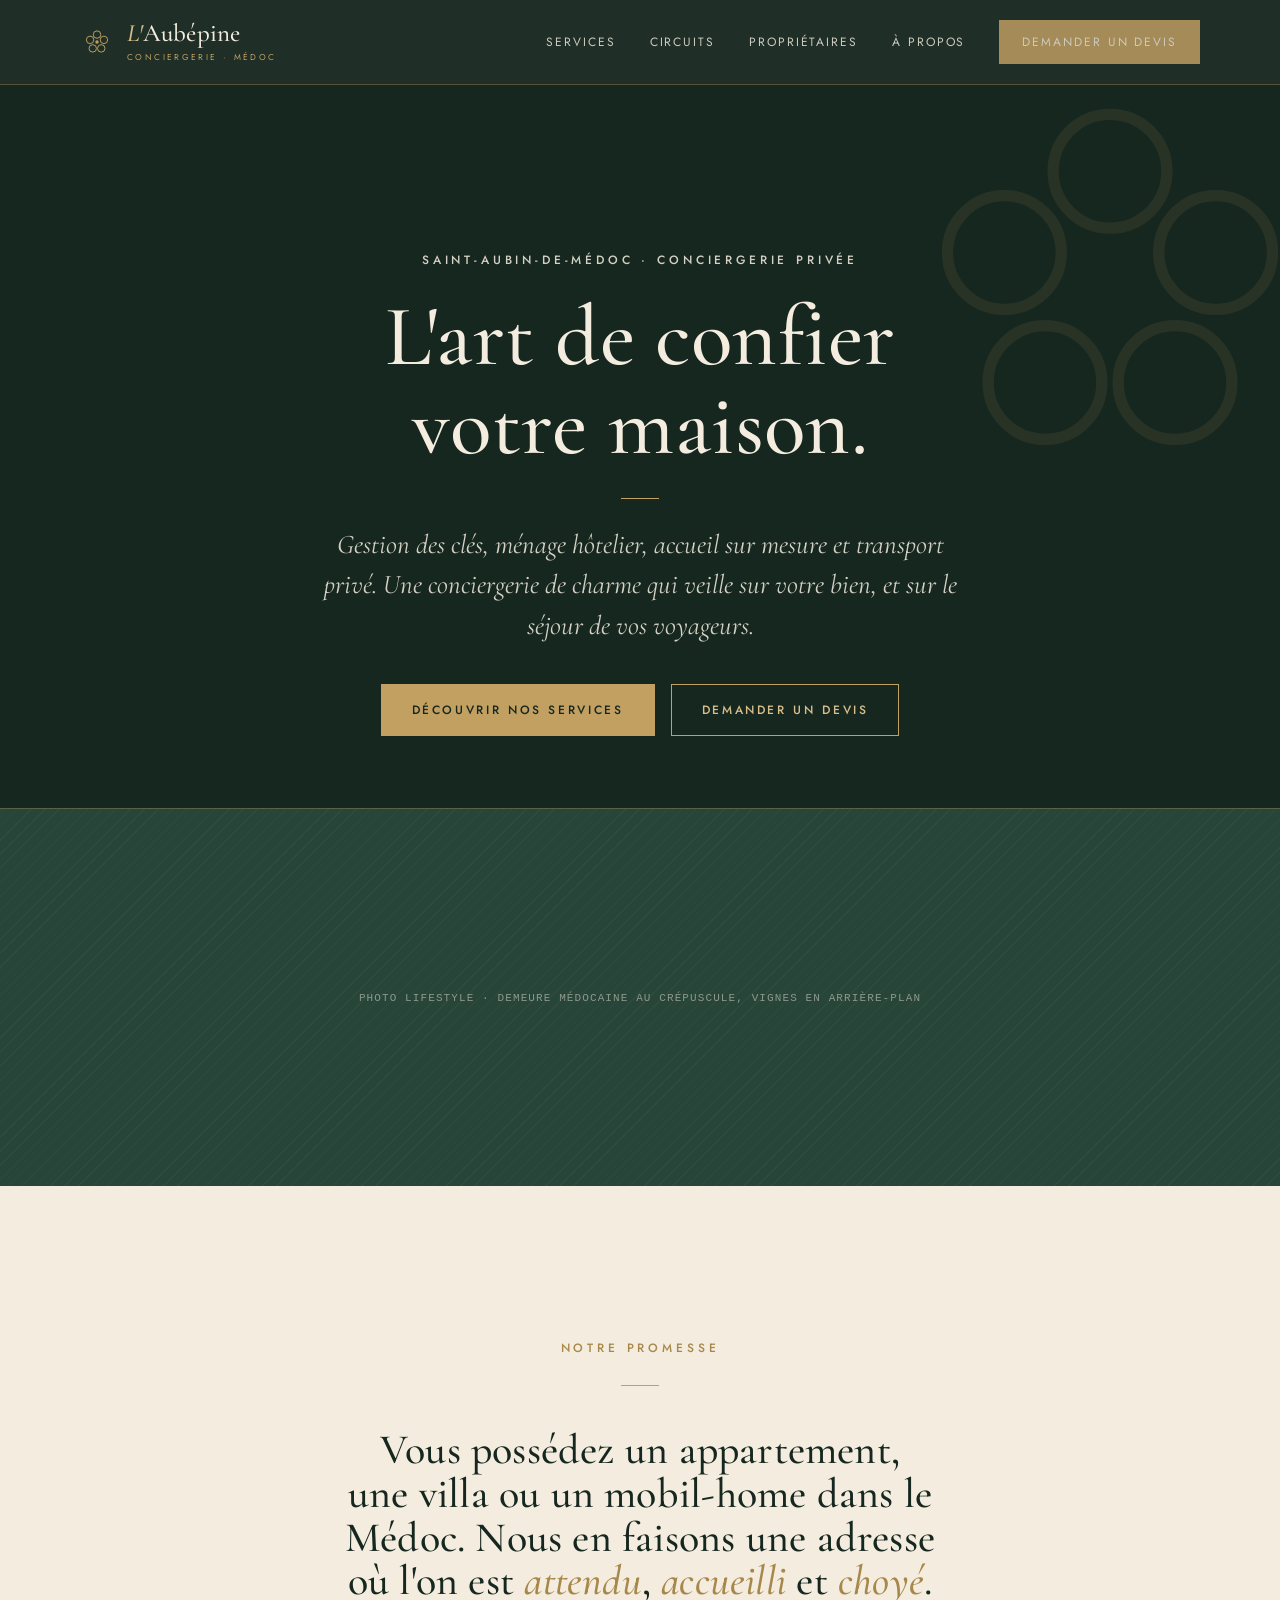
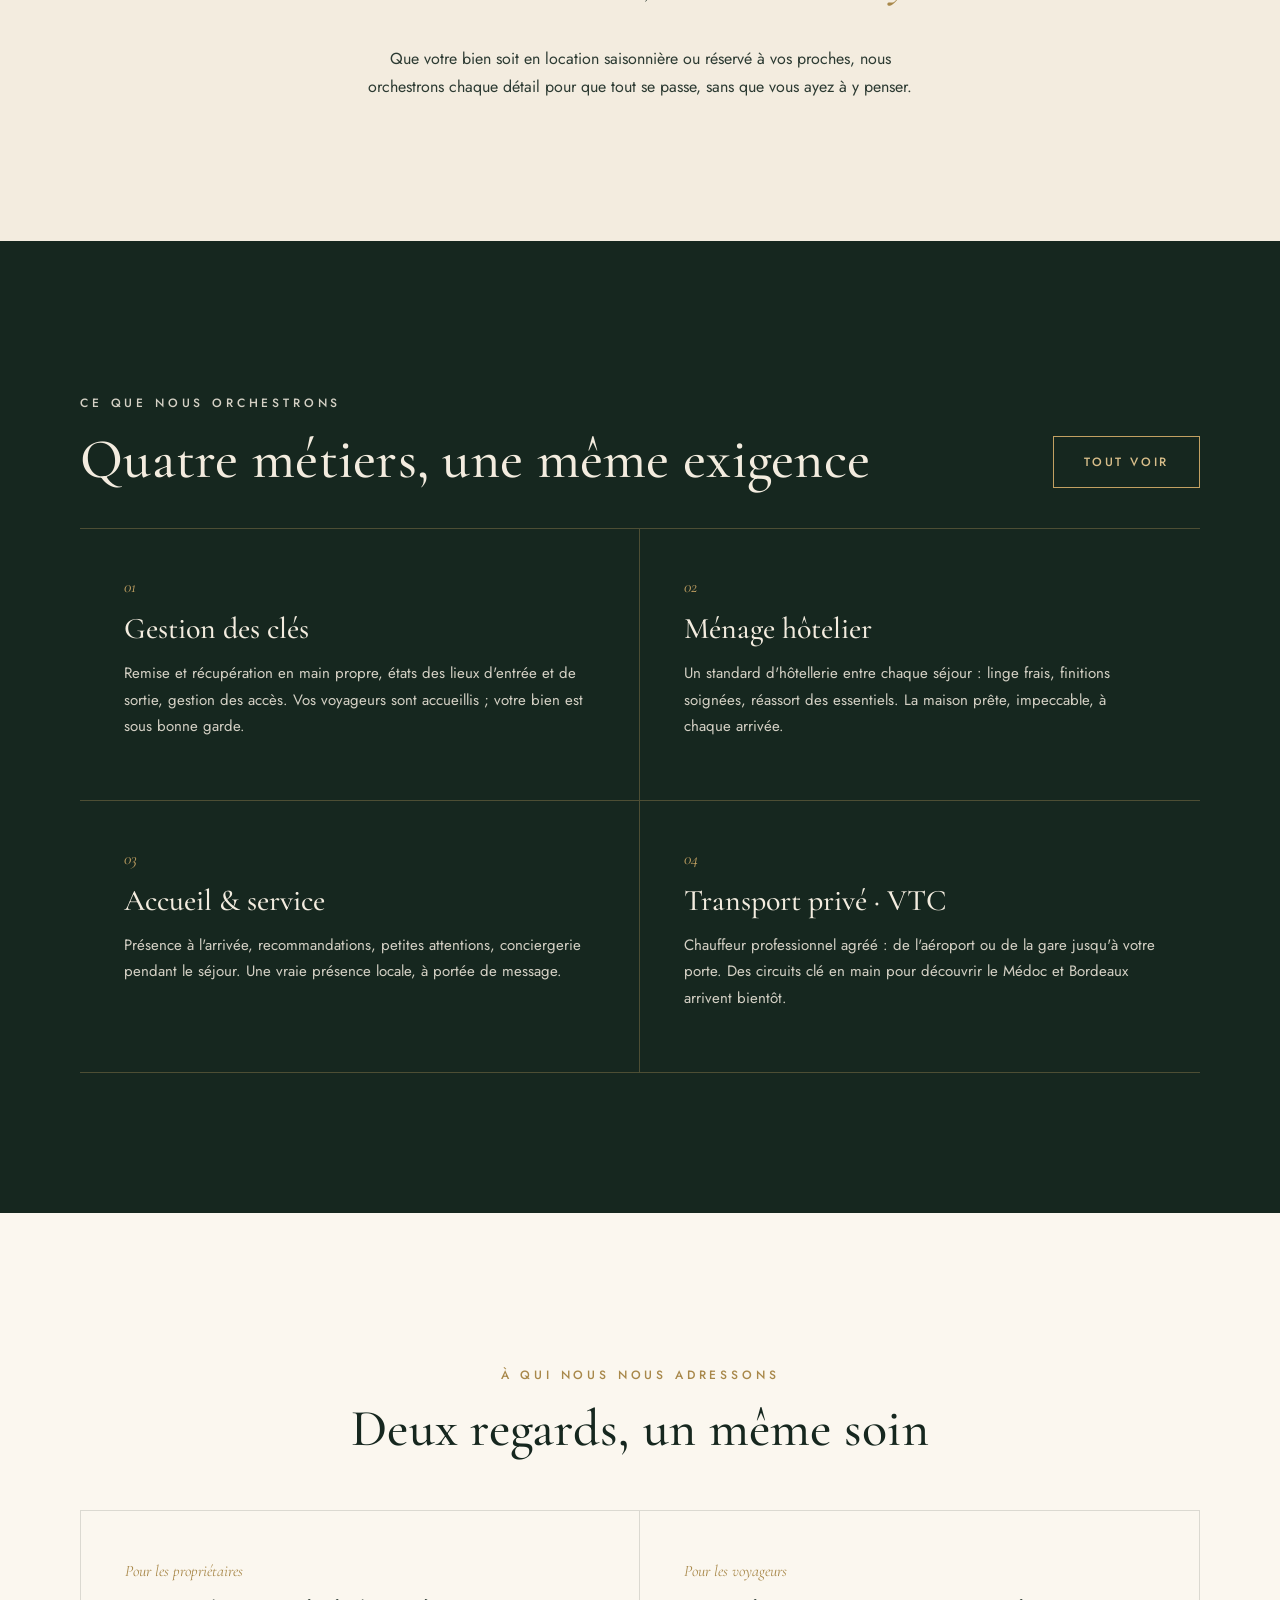
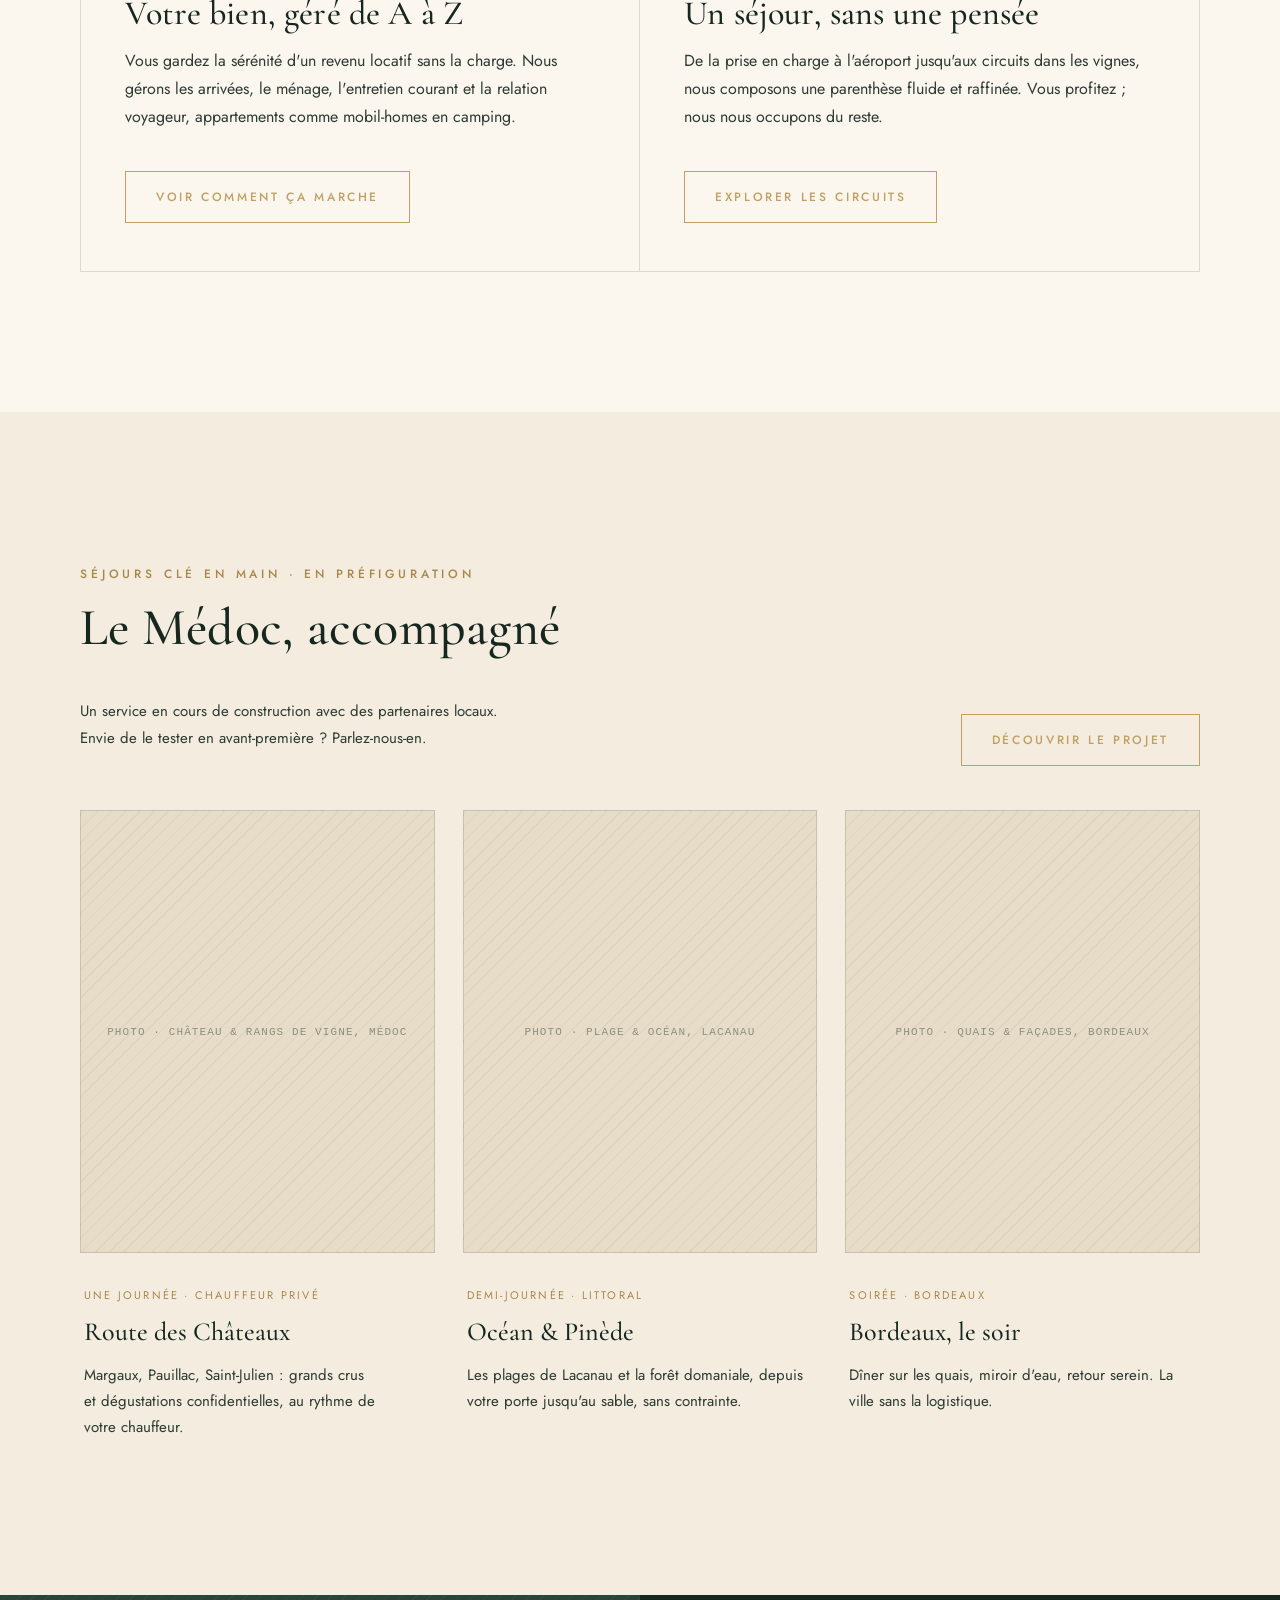
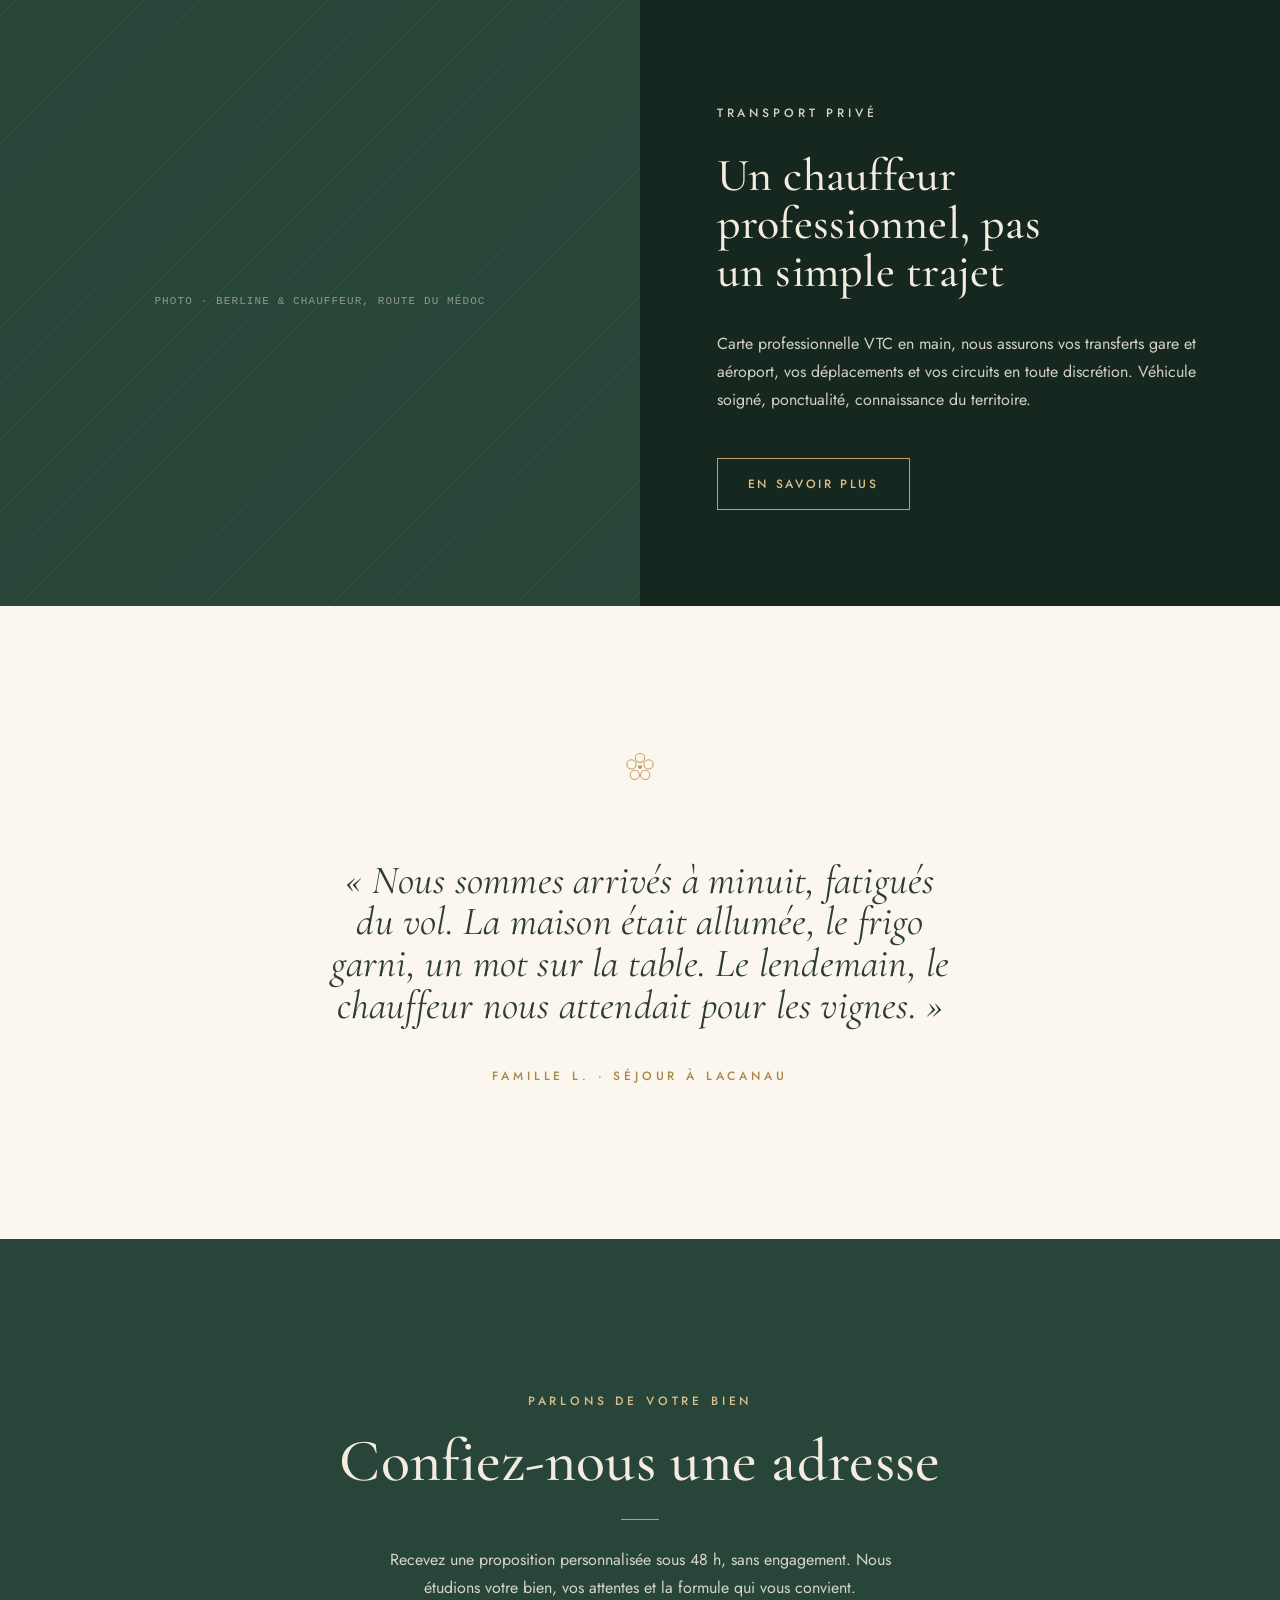
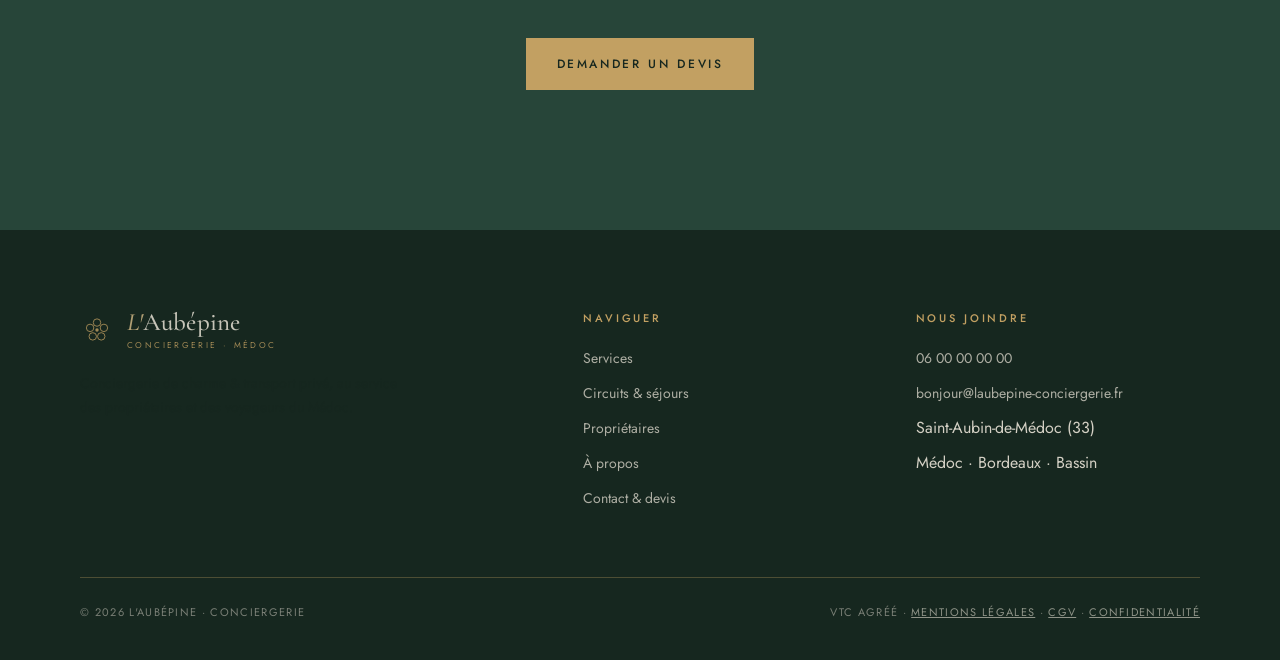
==== index.html @ a89bbafe "Add files via upload" ====
<!DOCTYPE html>
<html lang="fr">
<head>
<meta charset="UTF-8" />
<meta name="viewport" content="width=device-width, initial-scale=1.0" />
<title>L'Aubépine · Conciergerie de charme · Saint-Aubin-de-Médoc</title>
<meta name="description" content="Conciergerie haut de gamme dans le Médoc : gestion des clés, ménage hôtelier, accueil et transport privé pour propriétaires et voyageurs." />
<link rel="preconnect" href="https://fonts.googleapis.com" />
<link rel="preconnect" href="https://fonts.gstatic.com" crossorigin />
<link href="https://fonts.googleapis.com/css2?family=Cormorant+Garamond:ital,wght@0,400;0,500;0,600;1,400;1,500&family=Jost:wght@300;400;500;600&display=swap" rel="stylesheet" />
<link rel="icon" href="logo/favicon.svg" type="image/svg+xml" />
<link rel="stylesheet" href="styles.css" />
</head>
<body>

<!-- ====================== EN-TÊTE ====================== -->
<header class="site-head" data-screen-label="Header">
  <div class="head-inner">
    <a class="brand-lockup" href="index.html" aria-label="L'Aubépine, accueil">
      <svg class="mark" viewBox="0 0 64 64" fill="none" stroke="#C2A062" stroke-width="1.8">
        <circle cx="32" cy="18" r="7"/><circle cx="45" cy="28" r="7"/>
        <circle cx="40" cy="44" r="7"/><circle cx="24" cy="44" r="7"/>
        <circle cx="19" cy="28" r="7"/>
        <circle cx="32" cy="32" r="3.2" fill="#C2A062" stroke="none"/>
      </svg>
      <span>
        <span class="brand-name"><span class="art">L'</span>Aubépine</span>
        <span class="brand-sub" style="display:block">Conciergerie · Médoc</span>
      </span>
    </a>
    <nav class="nav">
      <a href="services.html">Services</a>
      <a href="circuits.html">Circuits</a>
      <a href="proprietaires.html">Propriétaires</a>
      <a href="a-propos.html">À propos</a>
      <a class="btn" href="contact.html">Demander un devis</a>
    </nav>
  </div>
</header>

<!-- ====================== HÉRO ====================== -->
<section class="dark" style="position:relative; overflow:hidden; padding:clamp(120px,17vh,180px) 0 0;" data-screen-label="Hero">
  <!-- fleur filigrane -->
  <svg viewBox="0 0 64 64" fill="none" stroke="rgba(194,160,98,0.10)" stroke-width="1.4"
       style="position:absolute; right:-90px; top:-60px; width:520px; height:520px;">
    <circle cx="32" cy="18" r="7"/><circle cx="45" cy="28" r="7"/>
    <circle cx="40" cy="44" r="7"/><circle cx="24" cy="44" r="7"/>
    <circle cx="19" cy="28" r="7"/>
  </svg>

  <div class="wrap center" style="position:relative; max-width:960px;">
    <p class="eyebrow">Saint-Aubin-de-Médoc · Conciergerie privée</p>
    <h1 class="display" style="font-size:clamp(46px,7vw,86px); margin:22px 0 0; color:var(--cream);">
      L'art de confier<br/>votre maison.
    </h1>
    <hr class="rule" />
    <p class="lead" style="max-width:640px; margin:0 auto;">
      Gestion des clés, ménage hôtelier, accueil sur mesure et transport privé.
      Une conciergerie de charme qui veille sur votre bien, et sur le séjour de vos voyageurs.
    </p>
    <div style="display:flex; gap:16px; justify-content:center; flex-wrap:wrap; margin-top:38px;">
      <a class="btn" href="services.html">Découvrir nos services</a>
      <a class="btn btn-ghost" href="contact.html">Demander un devis</a>
    </div>
  </div>

  <!-- bandeau image -->
  <div class="ph" data-label="Photo lifestyle · demeure médocaine au crépuscule, vignes en arrière-plan"
       style="height:clamp(280px,42vh,460px); margin-top:clamp(56px,8vh,96px); border-left:0; border-right:0; border-bottom:0;"></div>
</section>

<!-- ====================== MANIFESTE ====================== -->
<section class="section cream center">
  <div class="wrap" style="max-width:820px;">
    <p class="eyebrow">Notre promesse</p>
    <hr class="rule" />
    <p class="display" style="font-size:clamp(28px,3.6vw,42px); color:var(--ink);">
      Vous possédez un appartement, une villa ou un mobil-home dans le Médoc.
      Nous en faisons une adresse où l'on est <em style="font-style:italic; color:var(--gold-d);">attendu</em>,
      <em style="font-style:italic; color:var(--gold-d);">accueilli</em> et <em style="font-style:italic; color:var(--gold-d);">choyé</em>.
    </p>
    <p style="max-width:560px; margin:30px auto 0;">
      Que votre bien soit en location saisonnière ou réservé à vos proches, nous orchestrons
      chaque détail pour que tout se passe, sans que vous ayez à y penser.
    </p>
  </div>
</section>

<!-- ====================== SERVICES ====================== -->
<section class="section dark" data-screen-label="Services aperçu">
  <div class="wrap">
    <div style="display:flex; justify-content:space-between; align-items:flex-end; flex-wrap:wrap; gap:24px; margin-bottom:18px;">
      <div>
        <p class="eyebrow">Ce que nous orchestrons</p>
        <h2 class="display" style="font-size:clamp(34px,4.5vw,56px); margin:16px 0 0; color:var(--cream);">Quatre métiers, une même exigence</h2>
      </div>
      <a class="btn btn-ghost" href="services.html">Tout voir</a>
    </div>
    <div class="svc-grid" style="margin-top:40px;">
      <div class="svc">
        <span class="svc-no">01</span>
        <h3>Gestion des clés</h3>
        <p>Remise et récupération en main propre, états des lieux d'entrée et de sortie, gestion des accès. Vos voyageurs sont accueillis ; votre bien est sous bonne garde.</p>
      </div>
      <div class="svc">
        <span class="svc-no">02</span>
        <h3>Ménage hôtelier</h3>
        <p>Un standard d'hôtellerie entre chaque séjour : linge frais, finitions soignées, réassort des essentiels. La maison prête, impeccable, à chaque arrivée.</p>
      </div>
      <div class="svc">
        <span class="svc-no">03</span>
        <h3>Accueil & service</h3>
        <p>Présence à l'arrivée, recommandations, petites attentions, conciergerie pendant le séjour. Une vraie présence locale, à portée de message.</p>
      </div>
      <div class="svc">
        <span class="svc-no">04</span>
        <h3>Transport privé · VTC</h3>
        <p>Chauffeur professionnel agréé : de l'aéroport ou de la gare jusqu'à votre porte. Des circuits clé en main pour découvrir le Médoc et Bordeaux arrivent bientôt.</p>
      </div>
    </div>
  </div>
</section>

<!-- ====================== POUR QUI ====================== -->
<section class="section soft">
  <div class="wrap center" style="margin-bottom:54px;">
    <p class="eyebrow">À qui nous nous adressons</p>
    <h2 class="display" style="font-size:clamp(32px,4.4vw,52px); margin-top:16px;">Deux regards, un même soin</h2>
  </div>
  <div class="wrap">
    <div class="split" style="border:1px solid var(--line-l);">
      <div style="padding:48px 44px; border-right:1px solid var(--line-l);">
        <span class="kicker-num">Pour les propriétaires</span>
        <h3 class="display" style="font-size:34px; margin:14px 0 16px;">Votre bien, géré de A à Z</h3>
        <p>Vous gardez la sérénité d'un revenu locatif sans la charge. Nous gérons les arrivées, le ménage, l'entretien courant et la relation voyageur, appartements comme mobil-homes en camping.</p>
        <a class="btn btn-ghost" style="margin-top:24px;" href="proprietaires.html">Voir comment ça marche</a>
      </div>
      <div style="padding:48px 44px;">
        <span class="kicker-num">Pour les voyageurs</span>
        <h3 class="display" style="font-size:34px; margin:14px 0 16px;">Un séjour, sans une pensée</h3>
        <p>De la prise en charge à l'aéroport jusqu'aux circuits dans les vignes, nous composons une parenthèse fluide et raffinée. Vous profitez ; nous nous occupons du reste.</p>
        <a class="btn btn-ghost" style="margin-top:24px;" href="circuits.html">Explorer les circuits</a>
      </div>
    </div>
  </div>
</section>

<!-- ====================== CIRCUITS ====================== -->
<section class="section cream">
  <div class="wrap">
    <div style="display:flex; justify-content:space-between; align-items:flex-end; flex-wrap:wrap; gap:24px; margin-bottom:44px;">
      <div>
        <p class="eyebrow">Séjours clé en main · en préfiguration</p>
        <h2 class="display" style="font-size:clamp(32px,4.4vw,52px); margin-top:16px;">Le Médoc, accompagné</h2>
        <p style="margin-top:14px; max-width:440px; font-size:15px;">Un service en cours de construction avec des partenaires locaux. Envie de le tester en avant-première&nbsp;? Parlez-nous-en.</p>
      </div>
      <a class="btn btn-ghost" href="circuits.html">Découvrir le projet</a>
    </div>
    <div class="cards">
      <article class="card">
        <div class="ph light" data-label="Photo · château & rangs de vigne, Médoc"></div>
        <div class="card-body">
          <p class="meta">Une journée · Chauffeur privé</p>
          <h3>Route des Châteaux</h3>
          <p style="font-size:15px;">Margaux, Pauillac, Saint-Julien : grands crus et dégustations confidentielles, au rythme de votre chauffeur.</p>
        </div>
      </article>
      <article class="card">
        <div class="ph light" data-label="Photo · plage & océan, Lacanau"></div>
        <div class="card-body">
          <p class="meta">Demi-journée · Littoral</p>
          <h3>Océan & Pinède</h3>
          <p style="font-size:15px;">Les plages de Lacanau et la forêt domaniale, depuis votre porte jusqu'au sable, sans contrainte.</p>
        </div>
      </article>
      <article class="card">
        <div class="ph light" data-label="Photo · quais & façades, Bordeaux"></div>
        <div class="card-body">
          <p class="meta">Soirée · Bordeaux</p>
          <h3>Bordeaux, le soir</h3>
          <p style="font-size:15px;">Dîner sur les quais, miroir d'eau, retour serein. La ville sans la logistique.</p>
        </div>
      </article>
    </div>
  </div>
</section>

<!-- ====================== TRANSPORT / HÔTE ====================== -->
<section class="dark" style="display:grid; grid-template-columns:1fr 1fr;">
  <div class="ph" data-label="Photo · berline & chauffeur, route du Médoc" style="min-height:440px; border:0;"></div>
  <div style="padding:clamp(56px,8vw,96px) clamp(40px,6vw,80px); display:flex; flex-direction:column; justify-content:center;">
    <p class="eyebrow">Transport privé</p>
    <h2 class="display" style="font-size:clamp(30px,3.8vw,46px); margin:16px 0 18px; color:var(--cream);">Un chauffeur professionnel, pas un simple trajet</h2>
    <p>Carte professionnelle VTC en main, nous assurons vos transferts gare et aéroport, vos déplacements et vos circuits en toute discrétion. Véhicule soigné, ponctualité, connaissance du territoire.</p>
    <a class="btn btn-ghost" style="margin-top:28px; align-self:flex-start;" href="services.html#transport">En savoir plus</a>
  </div>
</section>

<!-- ====================== CITATION ====================== -->
<section class="section soft center">
  <div class="wrap" style="max-width:780px;">
    <svg viewBox="0 0 64 64" fill="none" stroke="var(--gold)" stroke-width="1.6" style="width:42px; height:42px; margin:0 auto 26px;">
      <circle cx="32" cy="18" r="7"/><circle cx="45" cy="28" r="7"/>
      <circle cx="40" cy="44" r="7"/><circle cx="24" cy="44" r="7"/>
      <circle cx="19" cy="28" r="7"/><circle cx="32" cy="32" r="3.2" fill="var(--gold)" stroke="none"/>
    </svg>
    <p class="display" style="font-size:clamp(26px,3.4vw,40px); font-style:italic; font-weight:400;">
      « Nous sommes arrivés à minuit, fatigués du vol. La maison était allumée, le frigo garni,
      un mot sur la table. Le lendemain, le chauffeur nous attendait pour les vignes. »
    </p>
    <p class="eyebrow" style="margin-top:26px; color:var(--gold-d);">Famille L. · séjour à Lacanau</p>
  </div>
</section>

<!-- ====================== APPEL ====================== -->
<section class="section pine center">
  <div class="wrap" style="max-width:720px;">
    <p class="eyebrow" style="color:var(--gold-l);">Parlons de votre bien</p>
    <h2 class="display" style="font-size:clamp(34px,5vw,60px); margin:18px 0 0; color:var(--cream);">Confiez-nous une adresse</h2>
    <hr class="rule" style="margin-left:auto; margin-right:auto;" />
    <p style="max-width:520px; margin:0 auto 36px;">
      Recevez une proposition personnalisée sous 48 h, sans engagement. Nous étudions votre bien,
      vos attentes et la formule qui vous convient.
    </p>
    <a class="btn" href="contact.html">Demander un devis</a>
  </div>
</section>

<!-- ====================== PIED ====================== -->
<footer class="site-foot" data-screen-label="Footer">
  <div class="wrap">
    <div class="foot-grid">
      <div>
        <a class="brand-lockup" href="index.html" style="margin-bottom:20px;">
          <svg class="mark" viewBox="0 0 64 64" fill="none" stroke="#C2A062" stroke-width="1.8">
            <circle cx="32" cy="18" r="7"/><circle cx="45" cy="28" r="7"/>
            <circle cx="40" cy="44" r="7"/><circle cx="24" cy="44" r="7"/>
            <circle cx="19" cy="28" r="7"/><circle cx="32" cy="32" r="3.2" fill="#C2A062" stroke="none"/>
          </svg>
          <span>
            <span class="brand-name"><span class="art">L'</span>Aubépine</span>
            <span class="brand-sub" style="display:block">Conciergerie · Médoc</span>
          </span>
        </a>
        <p style="max-width:340px; font-size:14px;">Conciergerie de charme & transport privé, au service des propriétaires et des voyageurs du Médoc.</p>
      </div>
      <div>
        <h4>Naviguer</h4>
        <ul>
          <li><a href="services.html">Services</a></li>
          <li><a href="circuits.html">Circuits & séjours</a></li>
          <li><a href="proprietaires.html">Propriétaires</a></li>
          <li><a href="a-propos.html">À propos</a></li>
          <li><a href="contact.html">Contact & devis</a></li>
        </ul>
      </div>
      <div>
        <h4>Nous joindre</h4>
        <ul>
          <li><a href="tel:+33600000000">06 00 00 00 00</a></li>
          <li><a href="mailto:bonjour@laubepine-conciergerie.fr">bonjour@laubepine-conciergerie.fr</a></li>
          <li>Saint-Aubin-de-Médoc (33)</li>
          <li>Médoc · Bordeaux · Bassin</li>
        </ul>
      </div>
    </div>
    <div class="foot-bottom">
      <span>© <span data-year>2026</span> L'Aubépine · Conciergerie</span>
      <span>VTC agréé · <a href="mentions-legales.html">Mentions légales</a> · <a href="cgv.html">CGV</a> · <a href="confidentialite.html">Confidentialité</a></span>
    </div>
  </div>
</footer>

<script src="site.js"></script>
</body>
</html>
---- styles.css ----
/* ============================================================
   L'AUBÉPINE — Conciergerie de charme · Saint-Aubin-de-Médoc
   Design system partagé
   Type : Cormorant Garamond (display) + Jost (sans)
   ============================================================ */

:root {
  /* Couleurs */
  --ink:    #16271F;   /* vert d'encre — fond sombre */
  --ink-2:  #1C3128;   /* vert légèrement plus clair */
  --pine:   #274539;   /* pin */
  --gold:   #C2A062;   /* or patiné */
  --gold-l: #D8BE8A;   /* or clair */
  --gold-d: #A8884A;
  --cream:  #F3ECDF;   /* crème */
  --soft:   #FBF7EF;   /* fond clair principal */
  --sand:   #E7DCC8;   /* nuance douce */
  --line-d: rgba(194,160,98,0.32);   /* filet or sur sombre */
  --line-l: rgba(22,39,31,0.14);     /* filet sur clair */
  --text-d: rgba(243,236,223,0.86);  /* texte sur sombre */
  --text-l: rgba(22,39,31,0.90);     /* texte sur clair */

  /* Type */
  --serif: 'Cormorant Garamond', Georgia, serif;
  --sans:  'Jost', -apple-system, sans-serif;

  --maxw: 1200px;
}

* { box-sizing: border-box; }

html { scroll-behavior: smooth; }

body {
  margin: 0;
  font-family: var(--sans);
  font-weight: 400;
  color: var(--ink);
  background: var(--soft);
  -webkit-font-smoothing: antialiased;
  text-rendering: optimizeLegibility;
}

img { display: block; max-width: 100%; }

a { color: inherit; text-decoration: none; }

/* ---------- Typographie utilitaire ---------- */
.eyebrow {
  font-family: var(--sans);
  font-weight: 500;
  font-size: 12px;
  letter-spacing: 0.32em;
  text-transform: uppercase;
  color: var(--gold);
}

.display {
  font-family: var(--serif);
  font-weight: 500;
  line-height: 1.04;
  letter-spacing: 0.005em;
  text-wrap: balance;
}

.lead {
  font-family: var(--serif);
  font-style: italic;
  font-size: clamp(20px, 2.4vw, 27px);
  line-height: 1.5;
  color: var(--text-l);
  text-wrap: pretty;
}

p { line-height: 1.75; font-size: 16px; color: var(--text-l); text-wrap: pretty; }

/* ---------- Layout ---------- */
.wrap { max-width: var(--maxw); margin: 0 auto; padding: 0 40px; }
.section { padding: clamp(72px, 11vw, 140px) 0; }
.center { text-align: center; }

.rule { width: 38px; height: 1px; background: var(--gold); border: 0; margin: 26px 0; }
.center .rule { margin-left: auto; margin-right: auto; }

/* ---------- Sections sombres / claires ---------- */
.dark  { background: var(--ink);  color: var(--cream); }
.dark p, .dark .lead { color: var(--text-d); }
.pine  { background: var(--pine); color: var(--cream); }
.pine p { color: var(--text-d); }
.cream { background: var(--cream); }
.soft  { background: var(--soft); }

/* ---------- Boutons ---------- */
.btn {
  display: inline-flex; align-items: center; gap: 10px;
  font-family: var(--sans); font-weight: 500;
  font-size: 12px; letter-spacing: 0.22em; text-transform: uppercase;
  padding: 16px 30px; cursor: pointer; border: 1px solid var(--gold);
  background: var(--gold); color: var(--ink); white-space: nowrap;
  transition: background .35s ease, color .35s ease, border-color .35s ease;
}
.btn:hover { background: transparent; color: var(--gold); }
.btn-ghost {
  background: transparent; color: var(--gold); border-color: var(--gold);
}
.btn-ghost:hover { background: var(--gold); color: var(--ink); }
.dark .btn-ghost { color: var(--gold-l); border-color: var(--gold); }
.dark .btn-ghost:hover { background: var(--gold); color: var(--ink); }

/* ---------- En-tête ---------- */
.site-head {
  position: sticky; top: 0; z-index: 100;
  background: rgba(22,39,31,0.96);
  transition: background .4s ease, border-color .4s ease;
  border-bottom: 1px solid var(--line-d);
  backdrop-filter: blur(8px);
}
.site-head.solid {
  background: rgba(22,39,31,0.98);
  border-bottom: 1px solid var(--line-d);
  backdrop-filter: blur(8px);
}
.head-inner {
  max-width: var(--maxw); margin: 0 auto; padding: 20px 40px;
  display: flex; align-items: center; justify-content: space-between;
}
.brand-lockup { display: flex; align-items: center; gap: 13px; }
.brand-lockup .mark { width: 34px; height: 34px; flex: none; }
.brand-name {
  font-family: var(--serif); font-weight: 500; font-size: 25px;
  color: var(--cream); line-height: 1; letter-spacing: 0.01em;
}
.brand-name .art { font-style: italic; color: var(--gold-l); }
.brand-sub {
  font-family: var(--sans); font-weight: 400; font-size: 8.5px;
  letter-spacing: 0.28em; text-transform: uppercase;
  color: var(--gold); margin-top: 4px;
}
.nav { display: flex; align-items: center; gap: 34px; }
.nav a {
  font-family: var(--sans); font-weight: 400; font-size: 12px;
  letter-spacing: 0.16em; text-transform: uppercase; color: var(--cream);
  opacity: 0.82; transition: opacity .25s, color .25s; position: relative;
  padding: 4px 0;
}
.nav a:hover { opacity: 1; color: var(--gold-l); }
.nav a.active { color: var(--gold-l); opacity: 1; }
.nav a.active::after {
  content: ""; position: absolute; left: 0; right: 0; bottom: -3px;
  height: 1px; background: var(--gold);
}
.nav .btn { padding: 12px 22px; }
.nav-toggle { display: none; }

/* ---------- Pied de page ---------- */
.site-foot { background: var(--ink); color: var(--text-d); padding: 80px 0 40px; }
.foot-grid {
  display: grid; grid-template-columns: 1.6fr 1fr 1fr; gap: 48px;
  padding-bottom: 56px; border-bottom: 1px solid var(--line-d);
}
.foot-grid h4 {
  font-family: var(--sans); font-weight: 500; font-size: 11px;
  letter-spacing: 0.26em; text-transform: uppercase; color: var(--gold);
  margin: 0 0 20px;
}
.foot-grid ul { list-style: none; margin: 0; padding: 0; }
.foot-grid li { margin-bottom: 12px; }
.foot-grid a { font-size: 14px; opacity: 0.8; transition: opacity .25s, color .25s; }
.foot-grid a:hover { opacity: 1; color: var(--gold-l); }
.foot-bottom {
  display: flex; justify-content: space-between; align-items: center;
  padding-top: 26px; font-size: 11px; letter-spacing: 0.12em;
  text-transform: uppercase; color: rgba(243,236,223,0.45);
}

/* ---------- Image placeholder (à remplacer par photos) ---------- */
.ph {
  position: relative; overflow: hidden; background: var(--pine);
  background-image: repeating-linear-gradient(
    -45deg, transparent, transparent 9px,
    rgba(194,160,98,0.06) 9px, rgba(194,160,98,0.06) 10px);
  display: flex; align-items: center; justify-content: center;
  border: 1px solid var(--line-d);
}
.ph::after {
  content: attr(data-label);
  font-family: 'Courier New', monospace; font-size: 11px; letter-spacing: 0.1em;
  color: rgba(243,236,223,0.5); text-transform: uppercase; text-align: center;
  padding: 0 20px;
}
.ph.light {
  background: var(--sand);
  background-image: repeating-linear-gradient(
    -45deg, transparent, transparent 9px,
    rgba(22,39,31,0.05) 9px, rgba(22,39,31,0.05) 10px);
  border-color: var(--line-l);
}
.ph.light::after { color: rgba(22,39,31,0.42); }

/* ---------- Composants ---------- */
.kicker-num {
  font-family: var(--serif); font-size: 16px; color: var(--gold-d);
  font-style: italic;
}
.dark .kicker-num { color: var(--gold-l); }
/* Libellés dorés plus lisibles sur fond clair */
.cream .eyebrow, .soft .eyebrow { color: var(--gold-d); }

/* grille de services */
.svc-grid { display: grid; grid-template-columns: repeat(2, 1fr); gap: 0; border-top: 1px solid var(--line-d); }
.dark .svc-grid { border-color: var(--line-d); }
.svc {
  padding: 46px 44px; border-bottom: 1px solid var(--line-d);
  border-right: 1px solid var(--line-d);
}
.svc:nth-child(2n) { border-right: 0; }
.svc .svc-no { font-family: var(--serif); font-style: italic; color: var(--gold); font-size: 17px; }
.svc h3 { font-family: var(--serif); font-weight: 500; font-size: 30px; margin: 14px 0 12px; line-height: 1.1; }
.svc p { font-size: 15px; }

/* cartes circuits */
.cards { display: grid; grid-template-columns: repeat(3, 1fr); gap: 28px; }
.card { display: flex; flex-direction: column; }
.card .ph { aspect-ratio: 4/5; }
.card-body { padding: 22px 4px 0; }
.card h3 { font-family: var(--serif); font-weight: 500; font-size: 26px; margin: 0 0 8px; }
.card .meta { font-family: var(--sans); font-size: 11px; letter-spacing: 0.2em; text-transform: uppercase; color: var(--gold-d); margin-bottom: 10px; }

/* deux colonnes pour-qui */
.split { display: grid; grid-template-columns: 1fr 1fr; gap: 0; }

/* ---------- Responsive ---------- */
@media (max-width: 880px) {
  .wrap, .head-inner { padding-left: 24px; padding-right: 24px; }
  .nav { gap: 22px; }
  .nav a:not(.btn) { display: none; }
  .svc-grid, .cards, .split, .foot-grid { grid-template-columns: 1fr; }
  .svc { border-right: 0; }
  .foot-grid { gap: 36px; }
}

/* Liens légaux du pied de page */
.foot-bottom a { color: rgba(243,236,223,0.55); text-decoration: underline; transition: color .25s; }
.foot-bottom a:hover { color: var(--gold-l); }
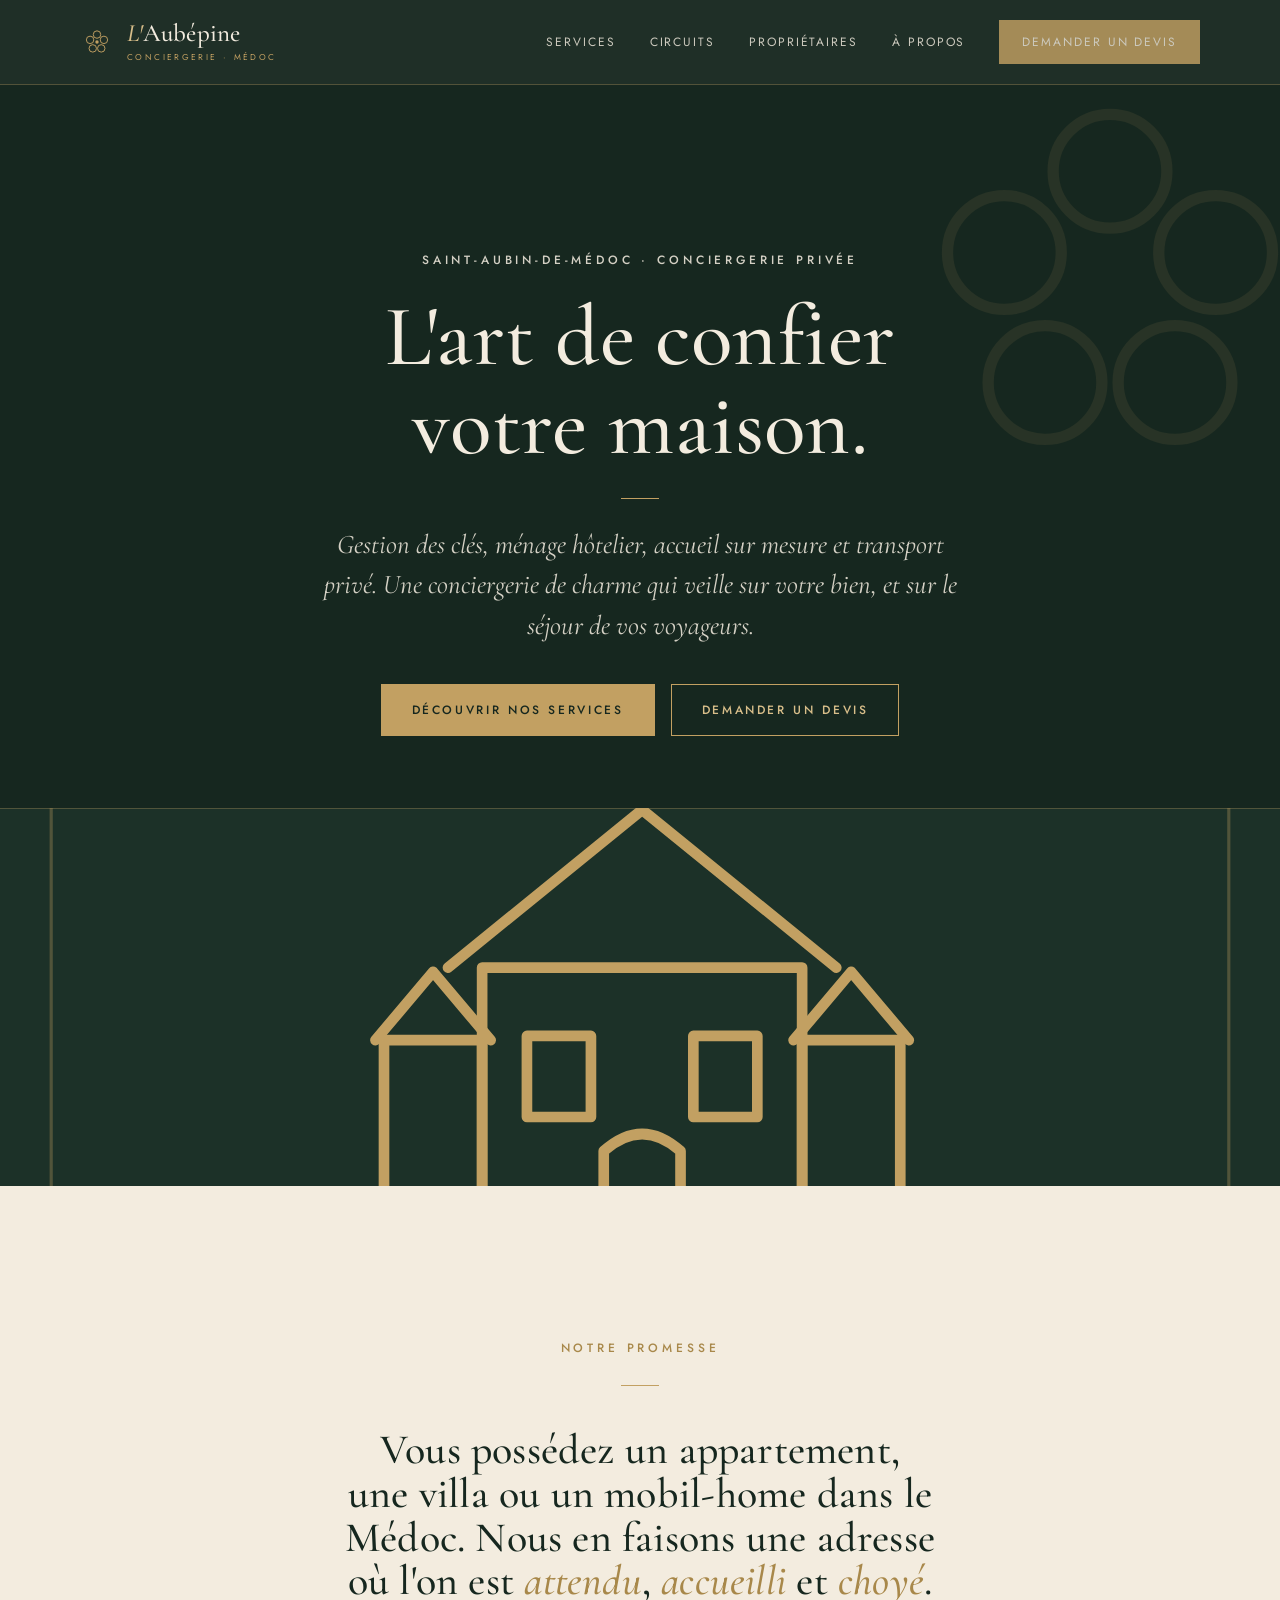
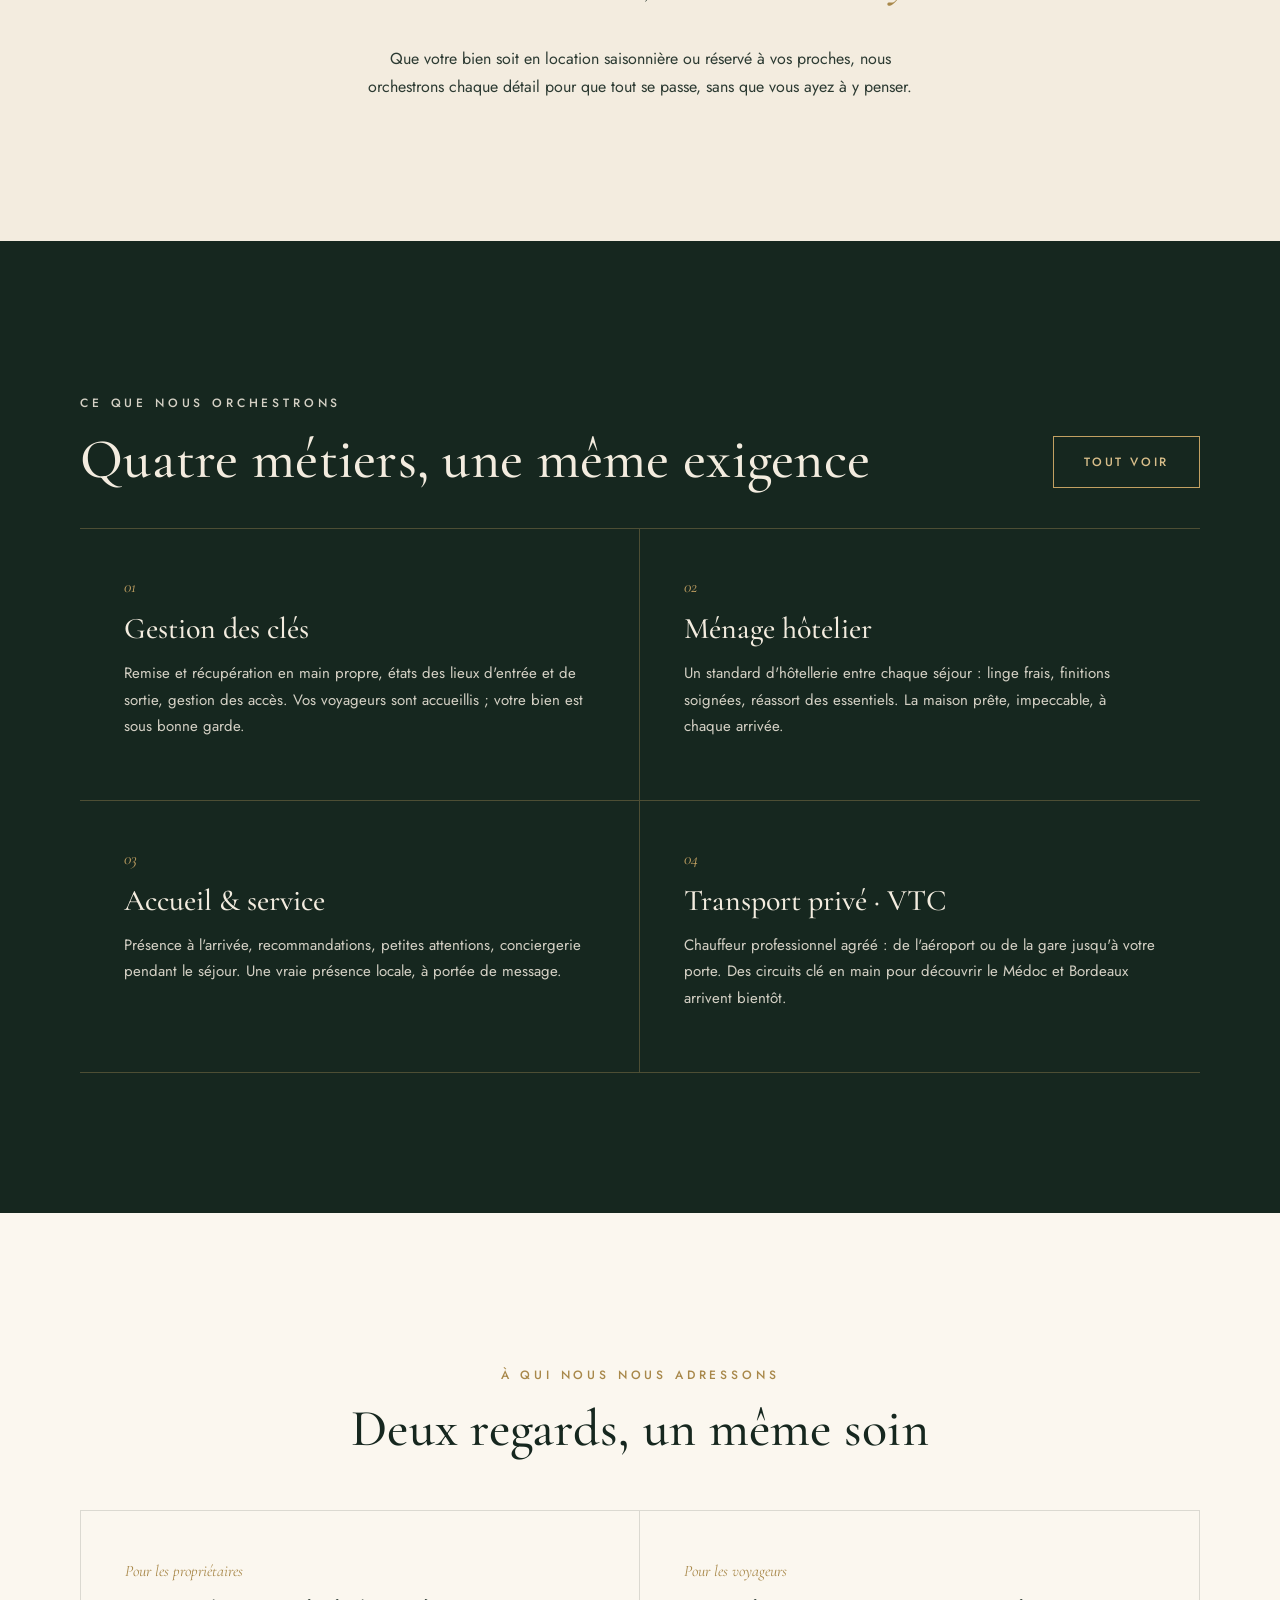
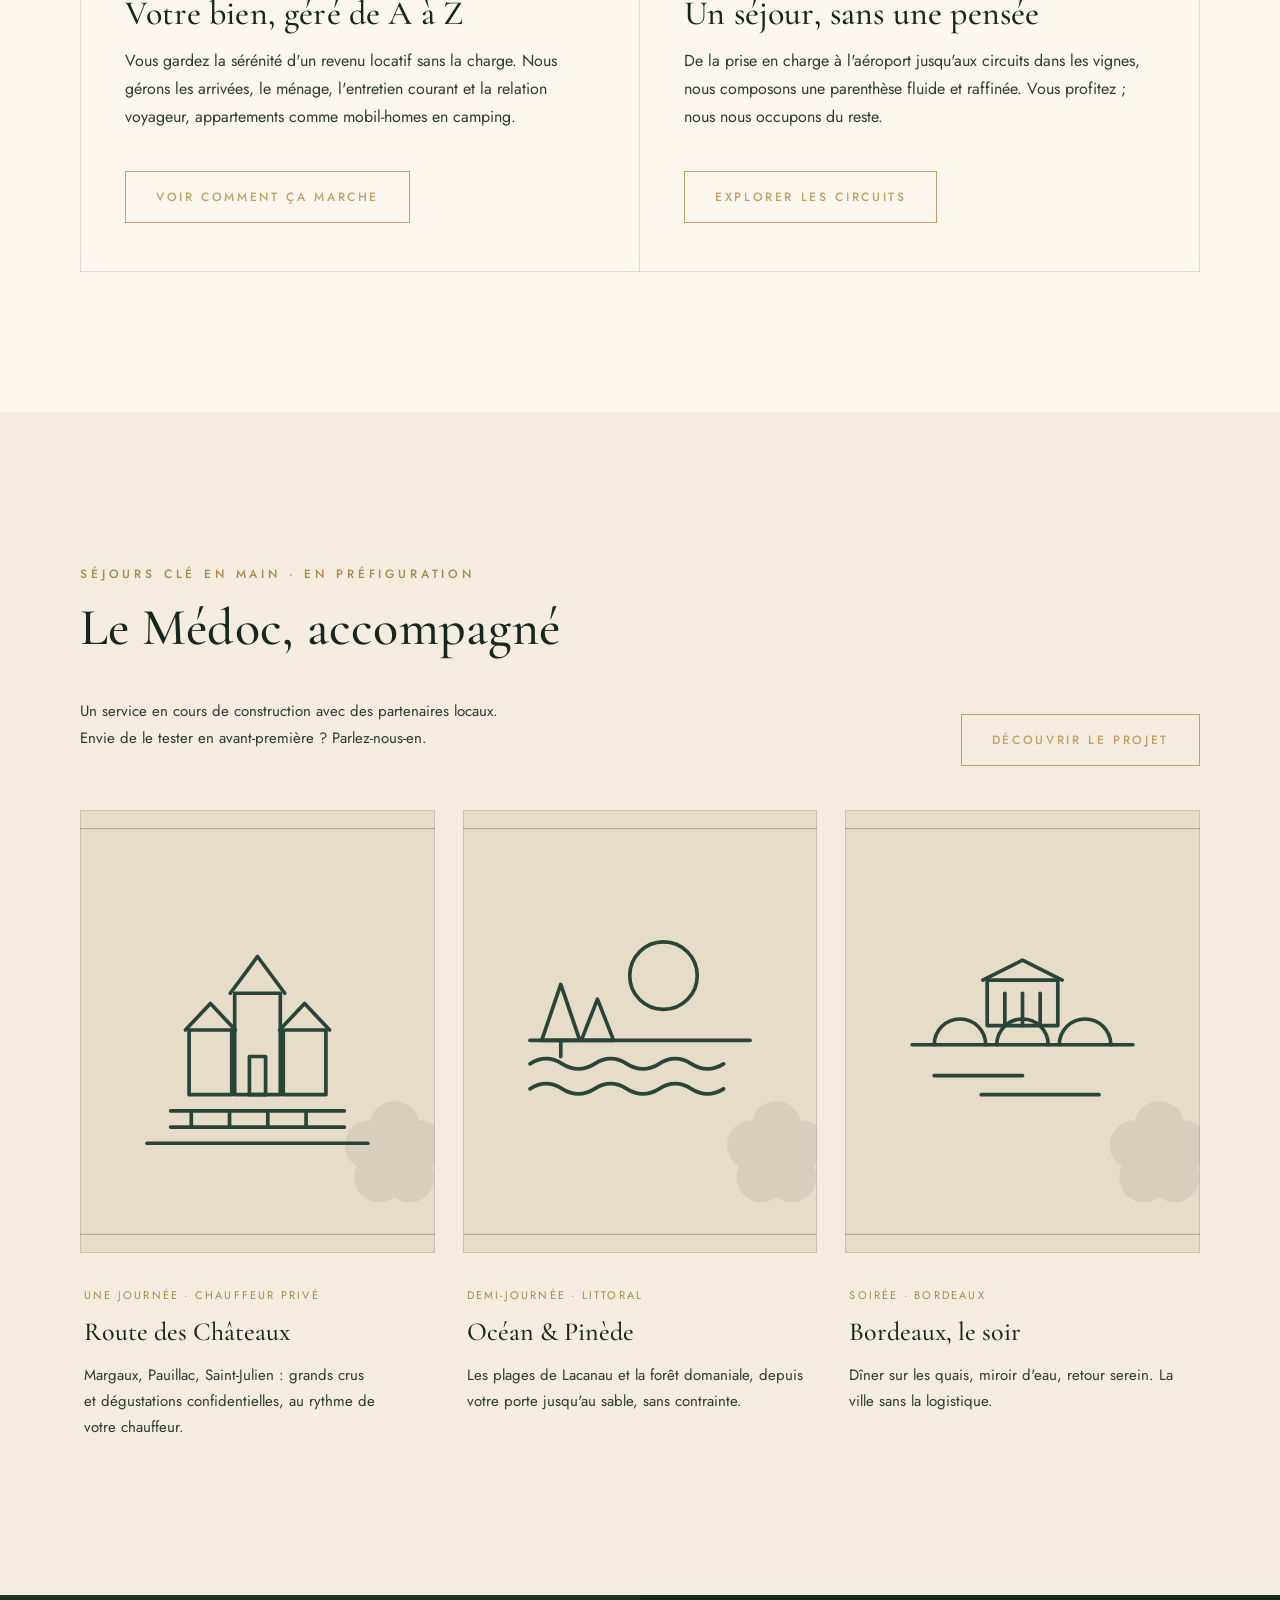
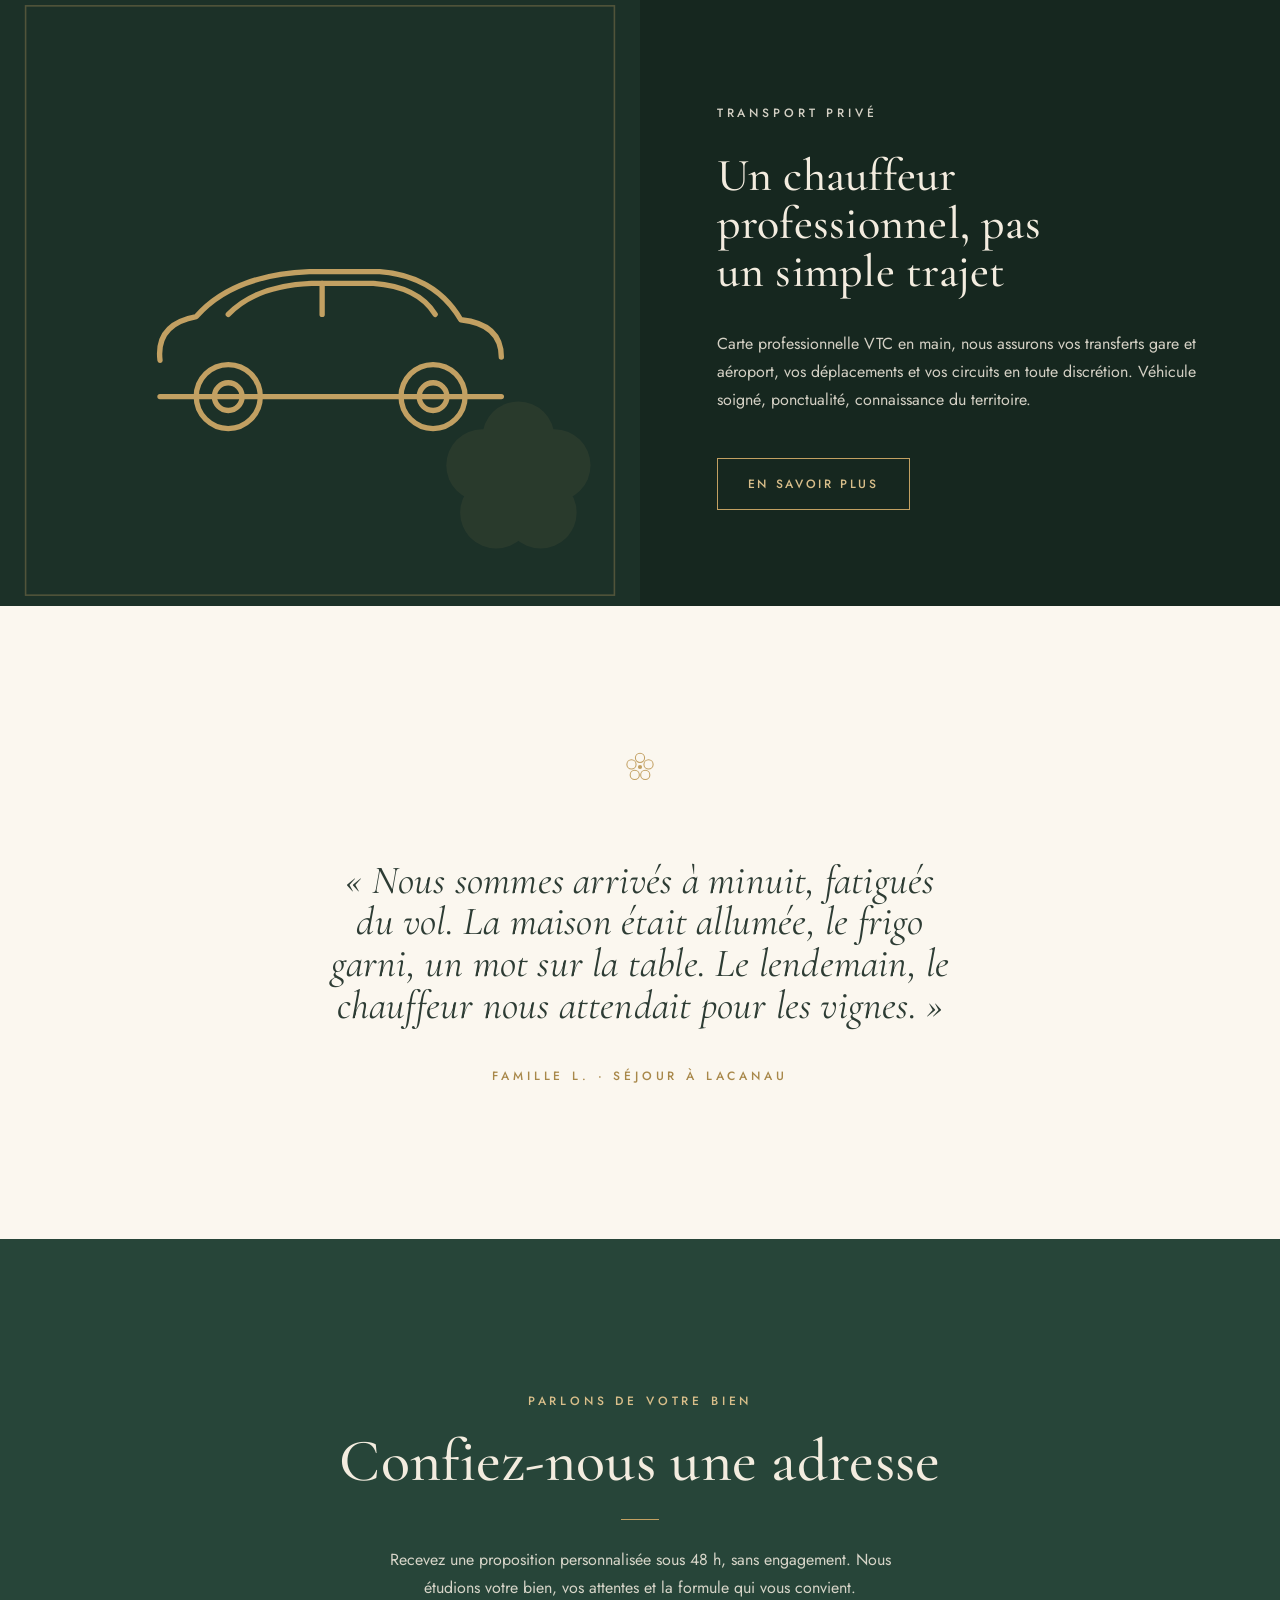
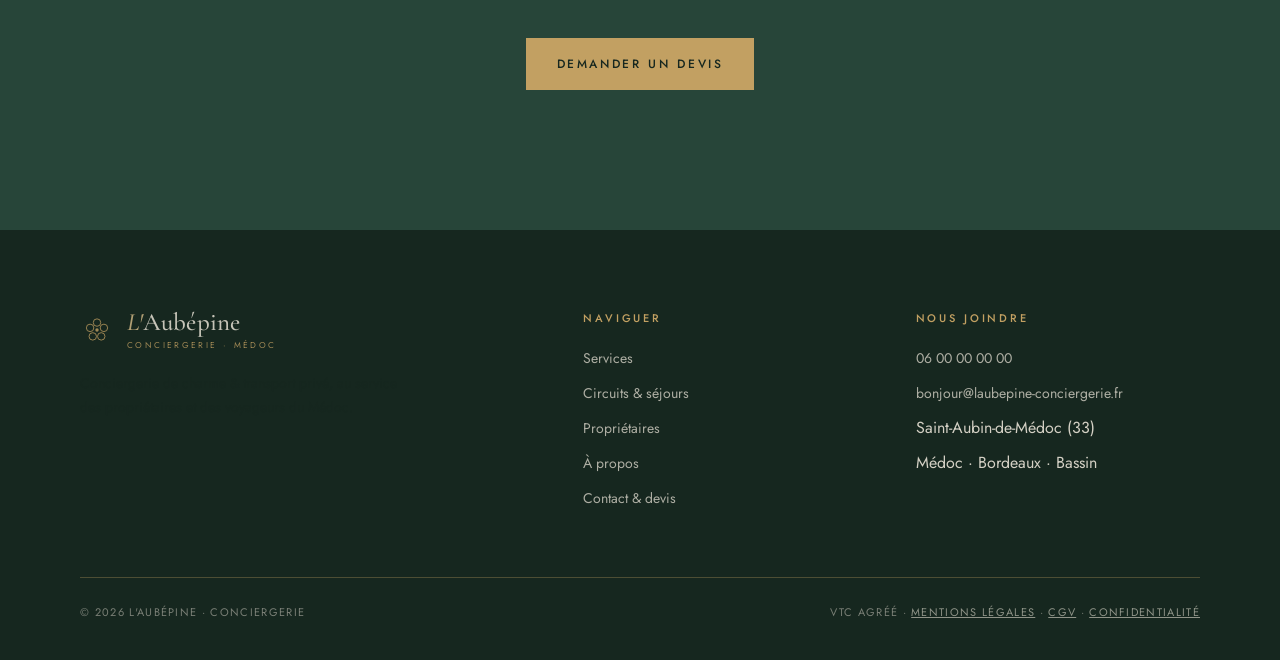
==== commit a8d952b4: "Add files via upload" ====
--- a/index.html
+++ b/index.html
@@ -65,8 +65,8 @@
   </div>
 
   <!-- bandeau image -->
-  <div class="ph" data-label="Photo lifestyle · demeure médocaine au crépuscule, vignes en arrière-plan"
-       style="height:clamp(280px,42vh,460px); margin-top:clamp(56px,8vh,96px); border-left:0; border-right:0; border-bottom:0;"></div>
+  <div class="ph illus" data-label="Photo lifestyle · demeure médocaine au crépuscule, vignes en arrière-plan"
+       style="background-image:url('img/manoir.svg');background-size:cover;background-position:center;background-repeat:no-repeat;height:clamp(280px,42vh,460px); margin-top:clamp(56px,8vh,96px); border-left:0; border-right:0; border-bottom:0;"></div>
 </section>
 
 <!-- ====================== MANIFESTE ====================== -->
@@ -158,7 +158,7 @@
     </div>
     <div class="cards">
       <article class="card">
-        <div class="ph light" data-label="Photo · château & rangs de vigne, Médoc"></div>
+        <div class="ph light illus" data-label="Photo · château & rangs de vigne, Médoc" style="background-image:url('img/chateau.svg');background-size:cover;background-position:center;background-repeat:no-repeat;"></div>
         <div class="card-body">
           <p class="meta">Une journée · Chauffeur privé</p>
           <h3>Route des Châteaux</h3>
@@ -166,7 +166,7 @@
         </div>
       </article>
       <article class="card">
-        <div class="ph light" data-label="Photo · plage & océan, Lacanau"></div>
+        <div class="ph light illus" data-label="Photo · plage & océan, Lacanau" style="background-image:url('img/plage.svg');background-size:cover;background-position:center;background-repeat:no-repeat;"></div>
         <div class="card-body">
           <p class="meta">Demi-journée · Littoral</p>
           <h3>Océan & Pinède</h3>
@@ -174,7 +174,7 @@
         </div>
       </article>
       <article class="card">
-        <div class="ph light" data-label="Photo · quais & façades, Bordeaux"></div>
+        <div class="ph light illus" data-label="Photo · quais & façades, Bordeaux" style="background-image:url('img/bordeaux.svg');background-size:cover;background-position:center;background-repeat:no-repeat;"></div>
         <div class="card-body">
           <p class="meta">Soirée · Bordeaux</p>
           <h3>Bordeaux, le soir</h3>
@@ -187,7 +187,7 @@
 
 <!-- ====================== TRANSPORT / HÔTE ====================== -->
 <section class="dark" style="display:grid; grid-template-columns:1fr 1fr;">
-  <div class="ph" data-label="Photo · berline & chauffeur, route du Médoc" style="min-height:440px; border:0;"></div>
+  <div class="ph illus" data-label="Photo · berline & chauffeur, route du Médoc" style="background-image:url('img/berline.svg');background-size:cover;background-position:center;background-repeat:no-repeat;min-height:440px; border:0;"></div>
   <div style="padding:clamp(56px,8vw,96px) clamp(40px,6vw,80px); display:flex; flex-direction:column; justify-content:center;">
     <p class="eyebrow">Transport privé</p>
     <h2 class="display" style="font-size:clamp(30px,3.8vw,46px); margin:16px 0 18px; color:var(--cream);">Un chauffeur professionnel, pas un simple trajet</h2>
--- a/styles.css
+++ b/styles.css
@@ -242,3 +242,6 @@
 /* Liens légaux du pied de page */
 .foot-bottom a { color: rgba(243,236,223,0.55); text-decoration: underline; transition: color .25s; }
 .foot-bottom a:hover { color: var(--gold-l); }
+
+/* Illustrations de marque (remplacent les zones photo) */
+.ph.illus::after { content: ""; }
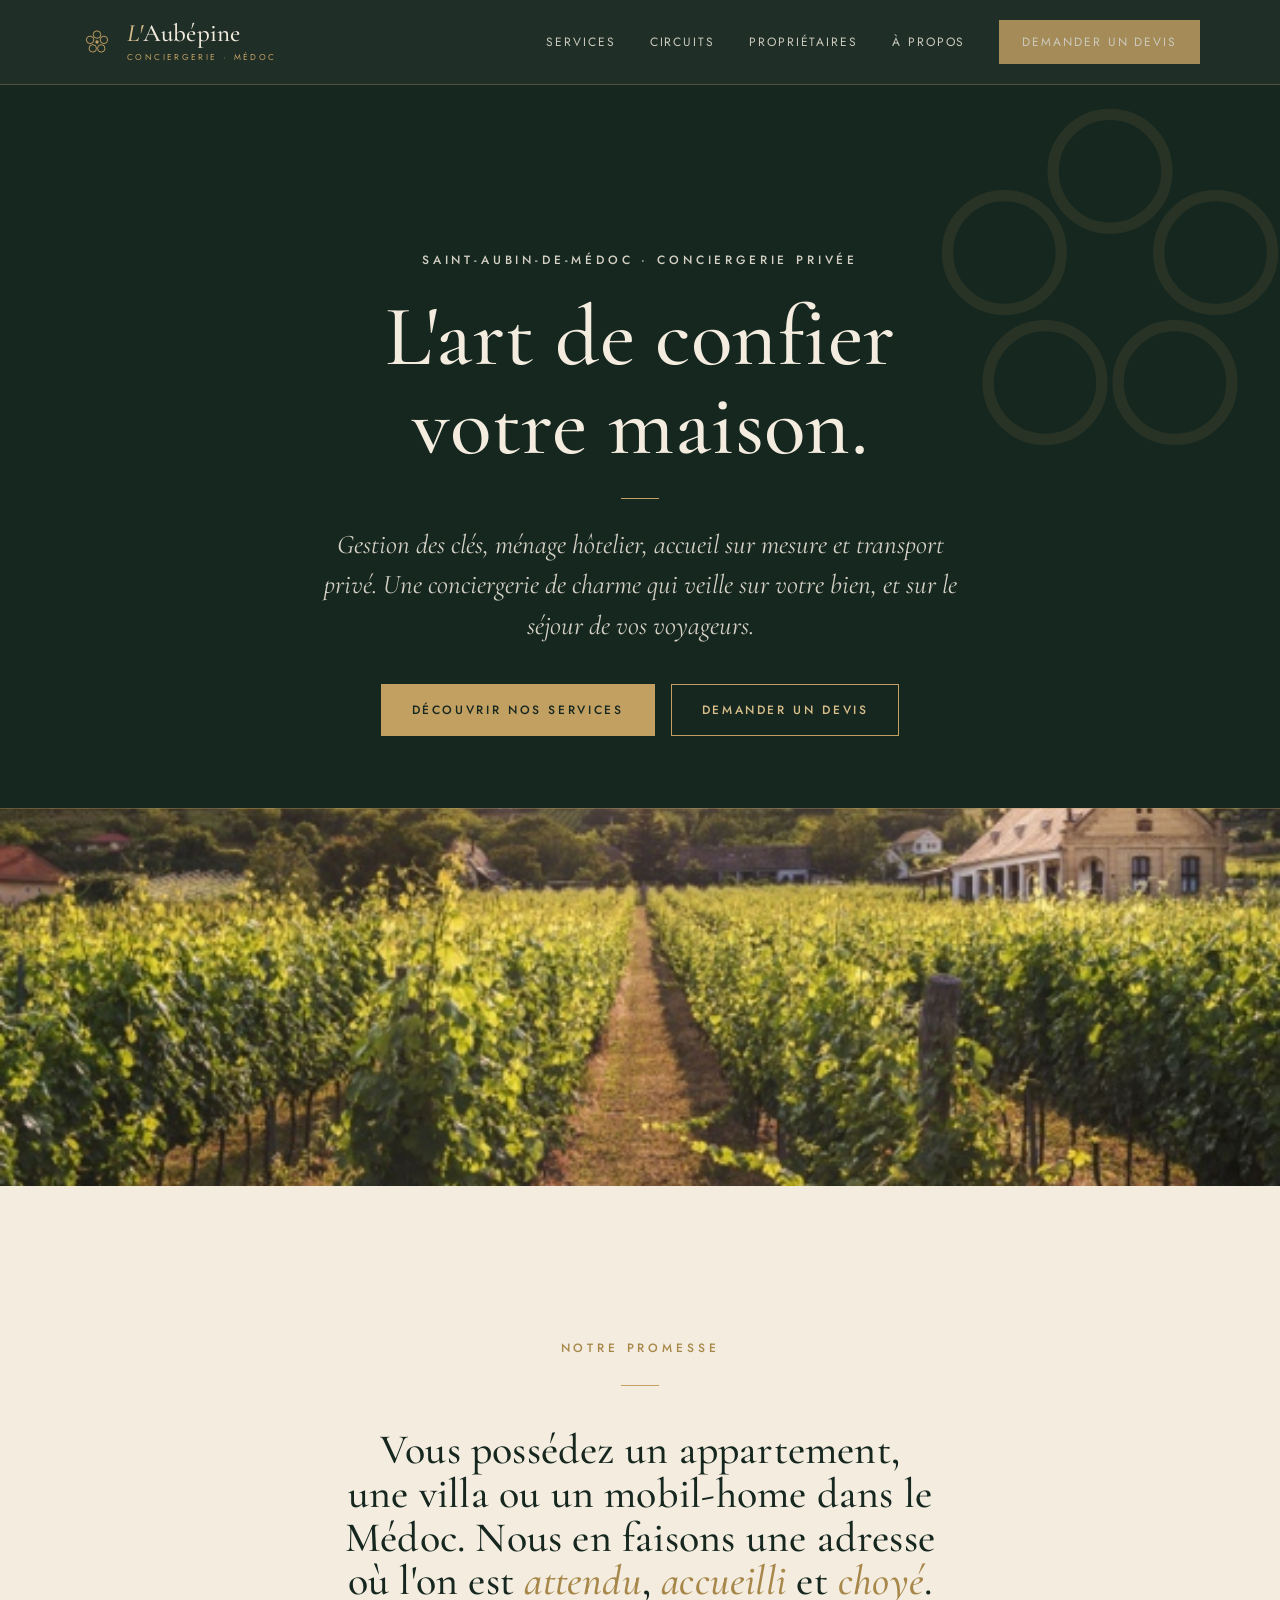
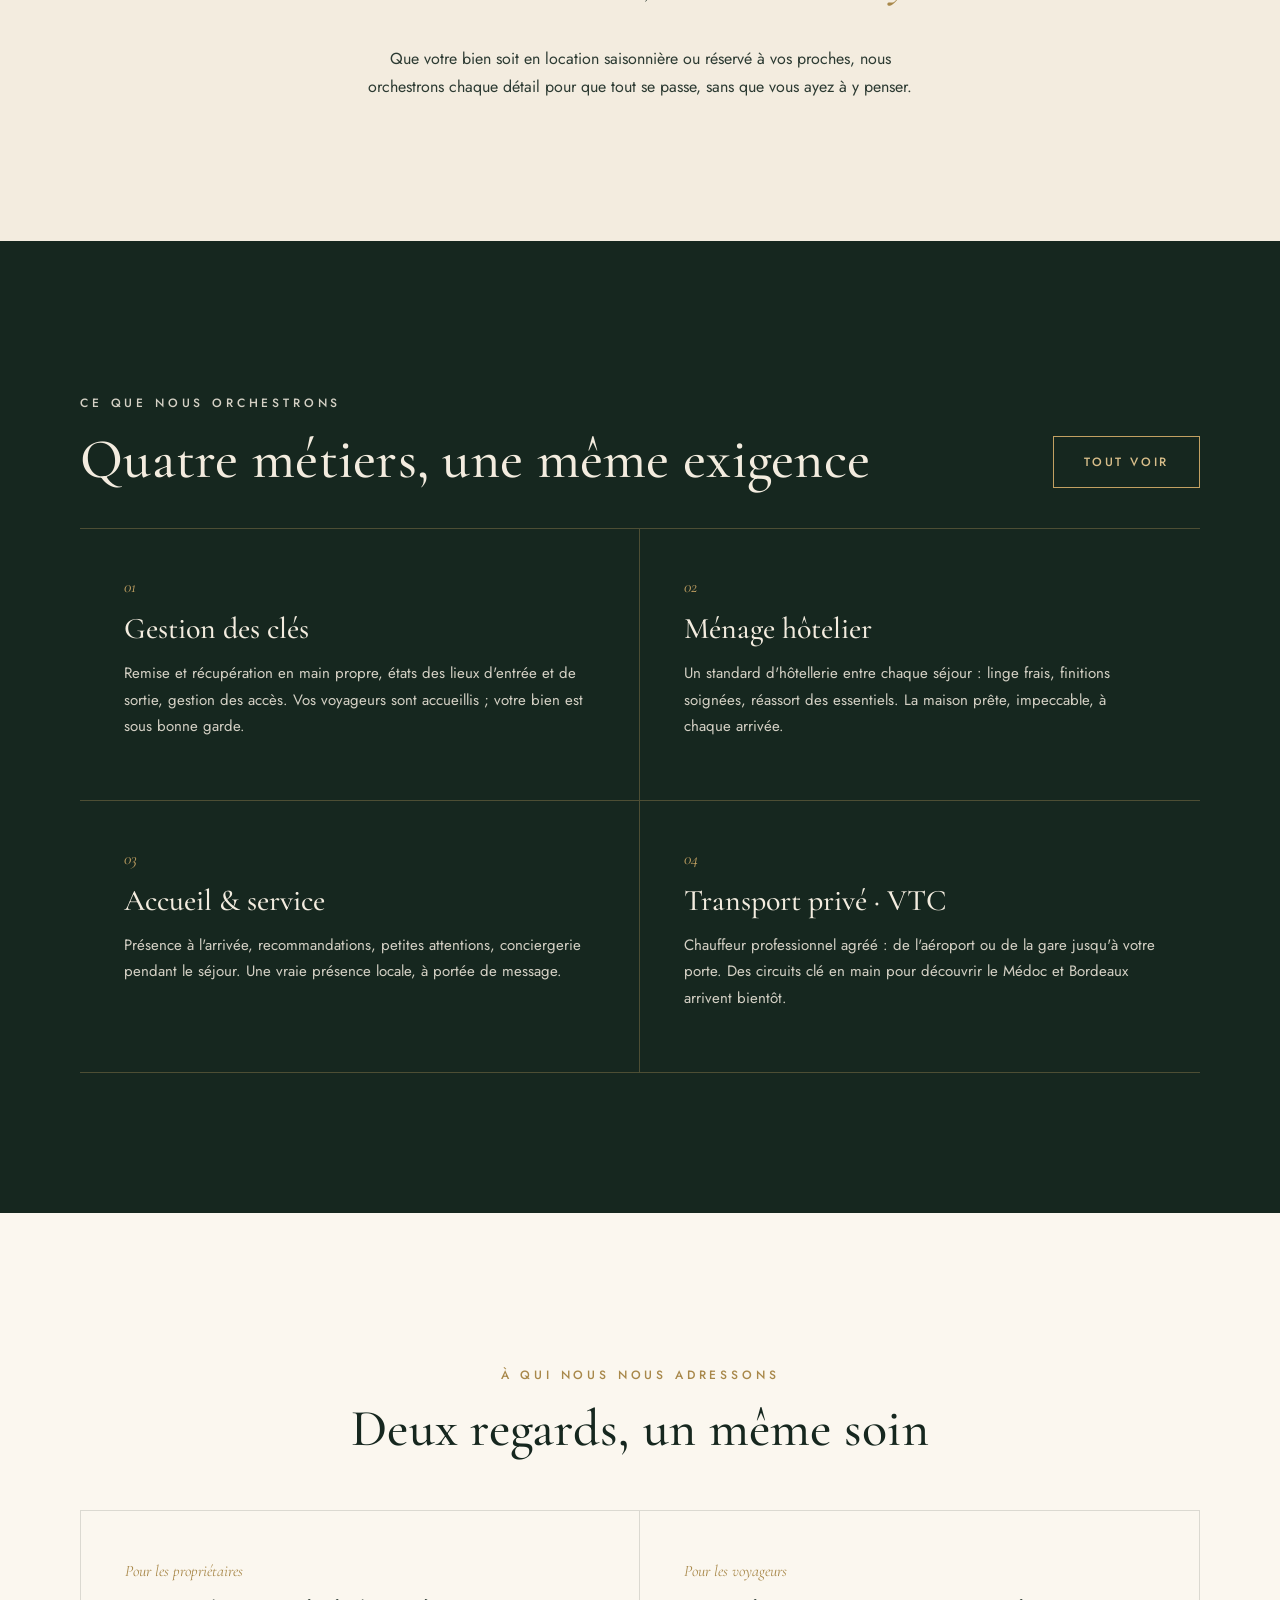
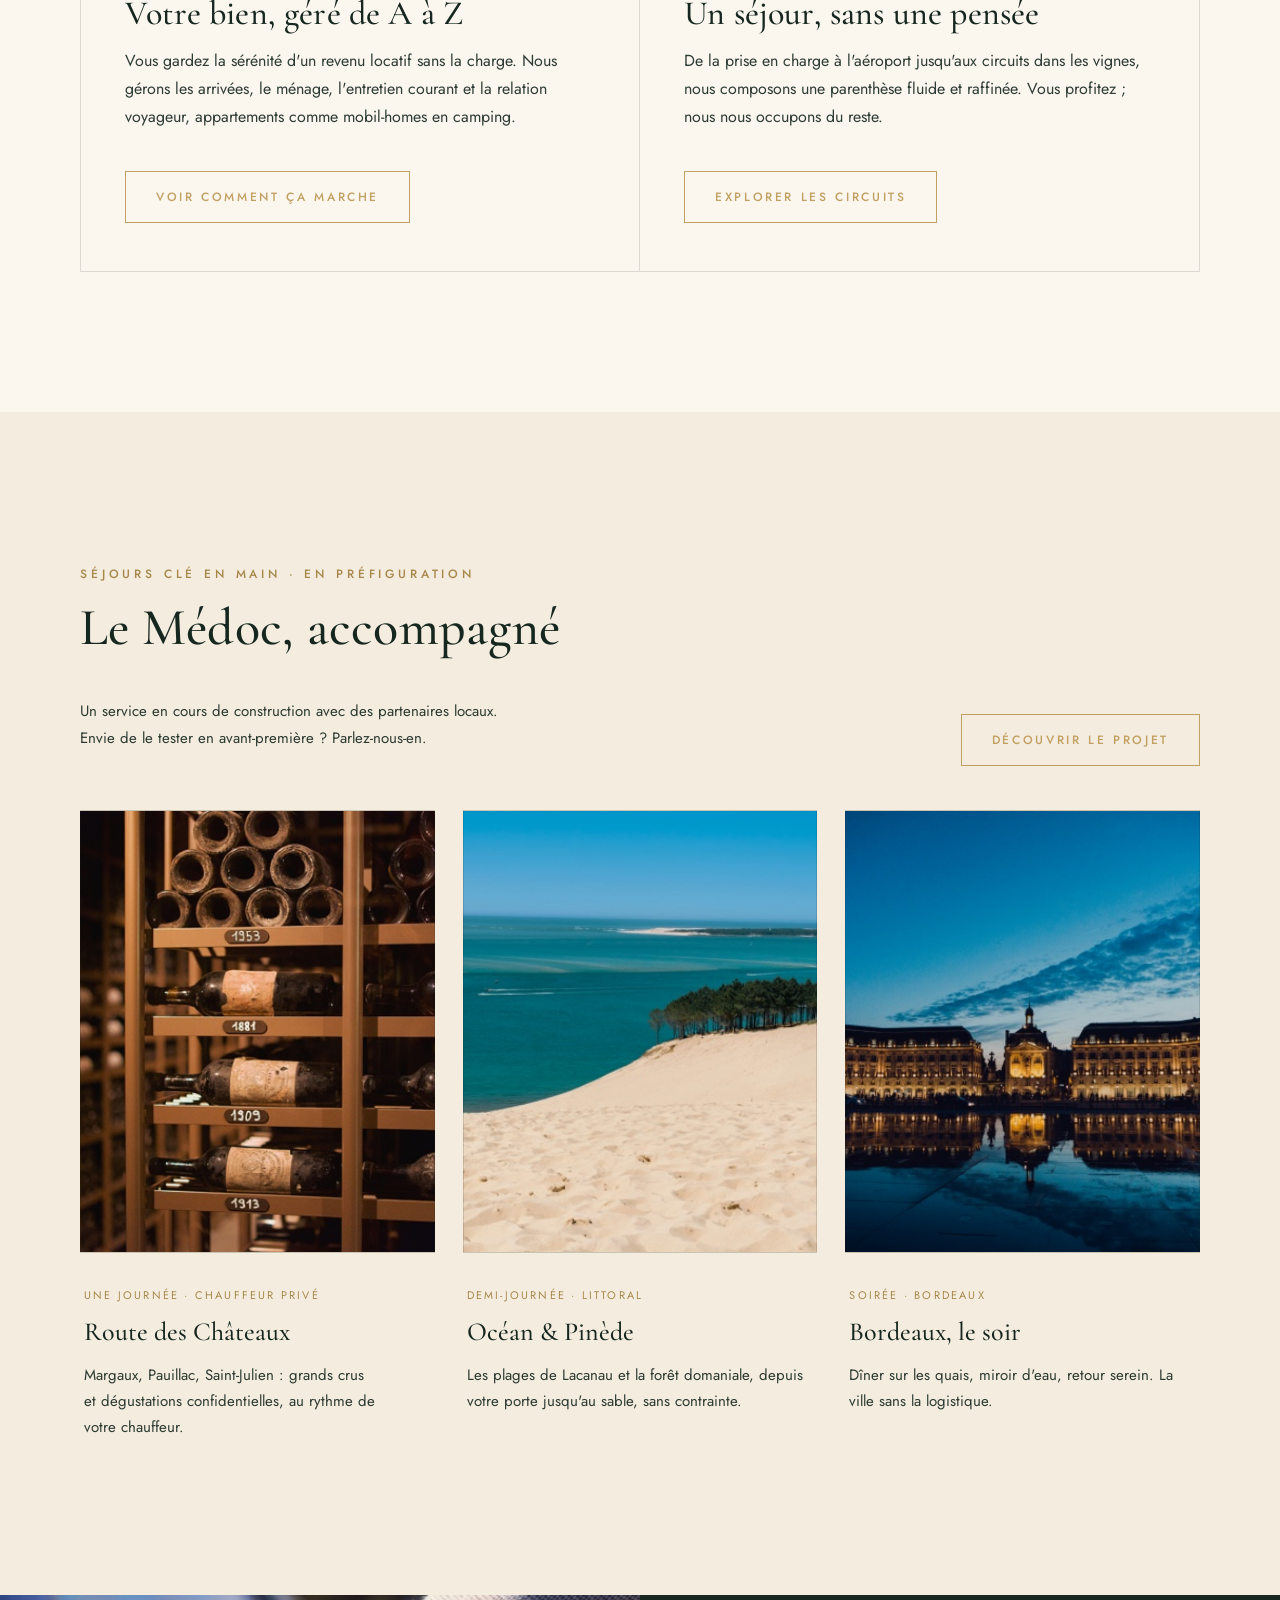
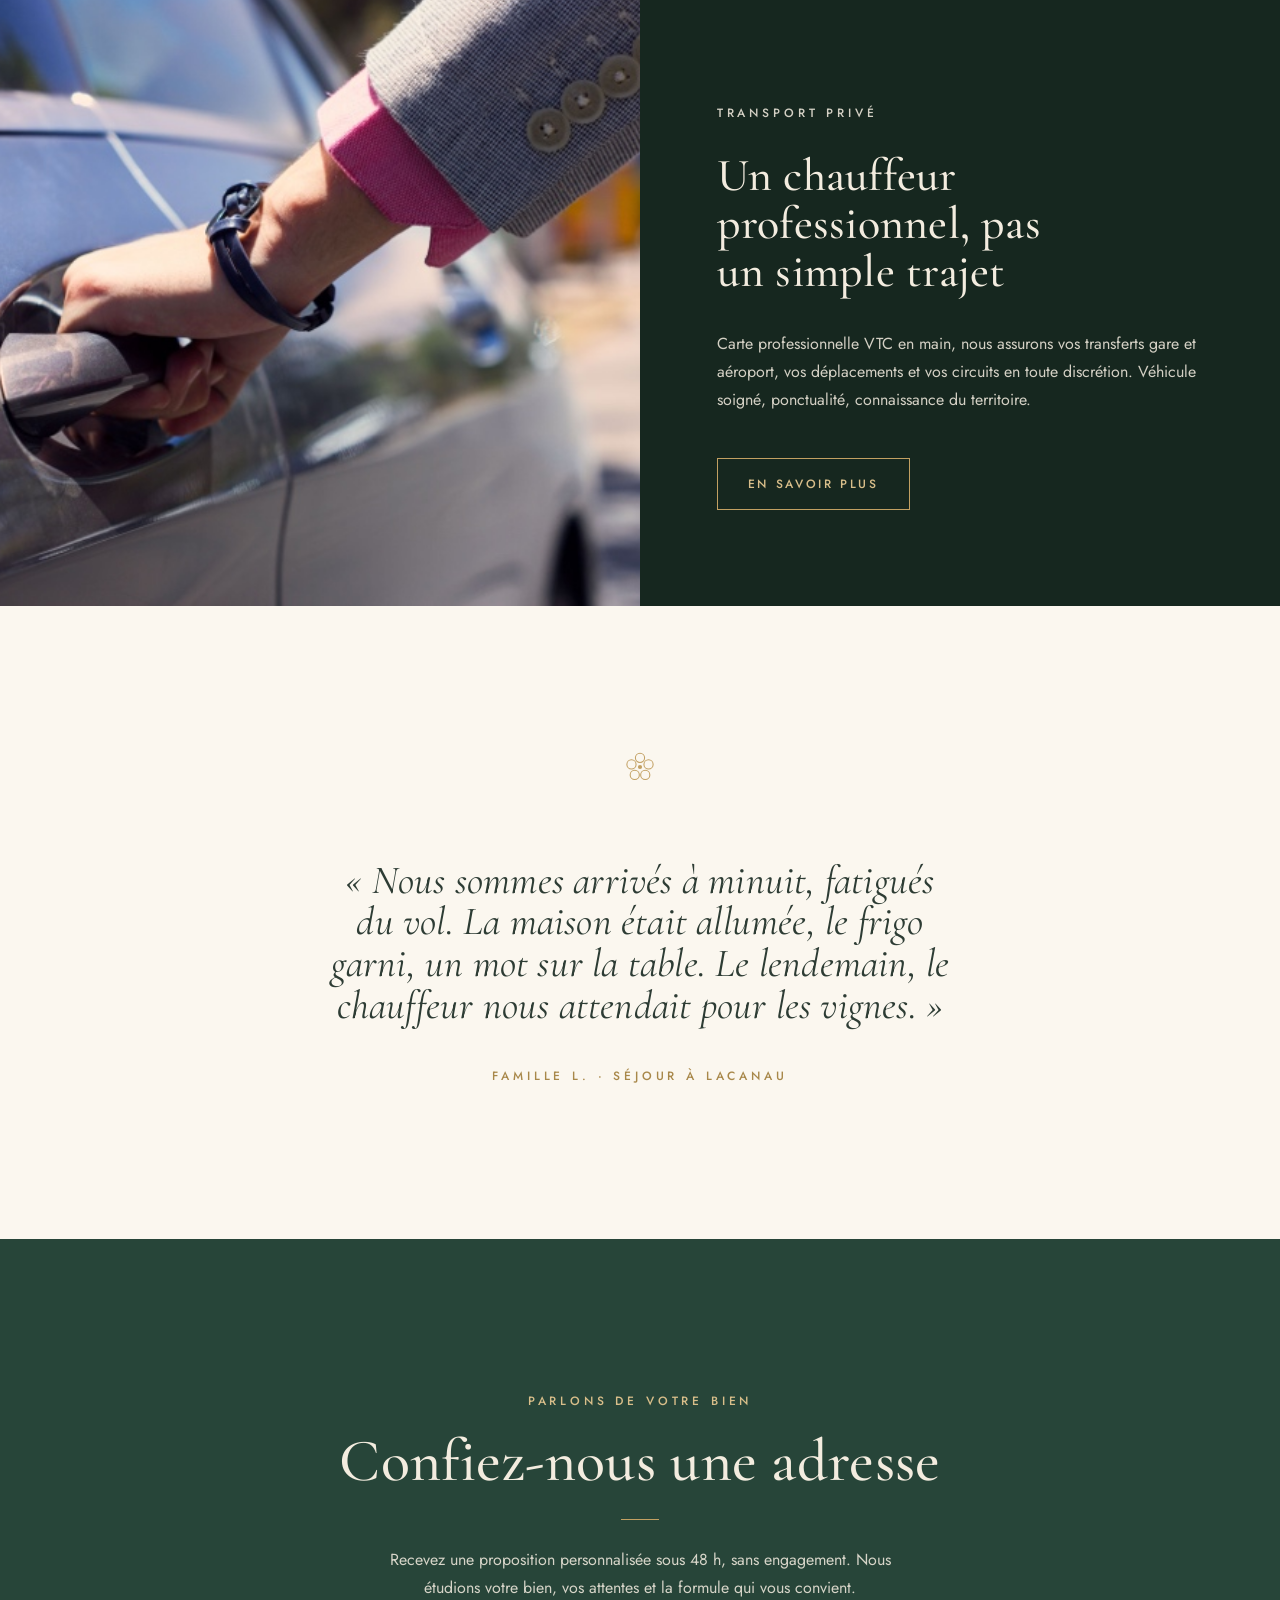
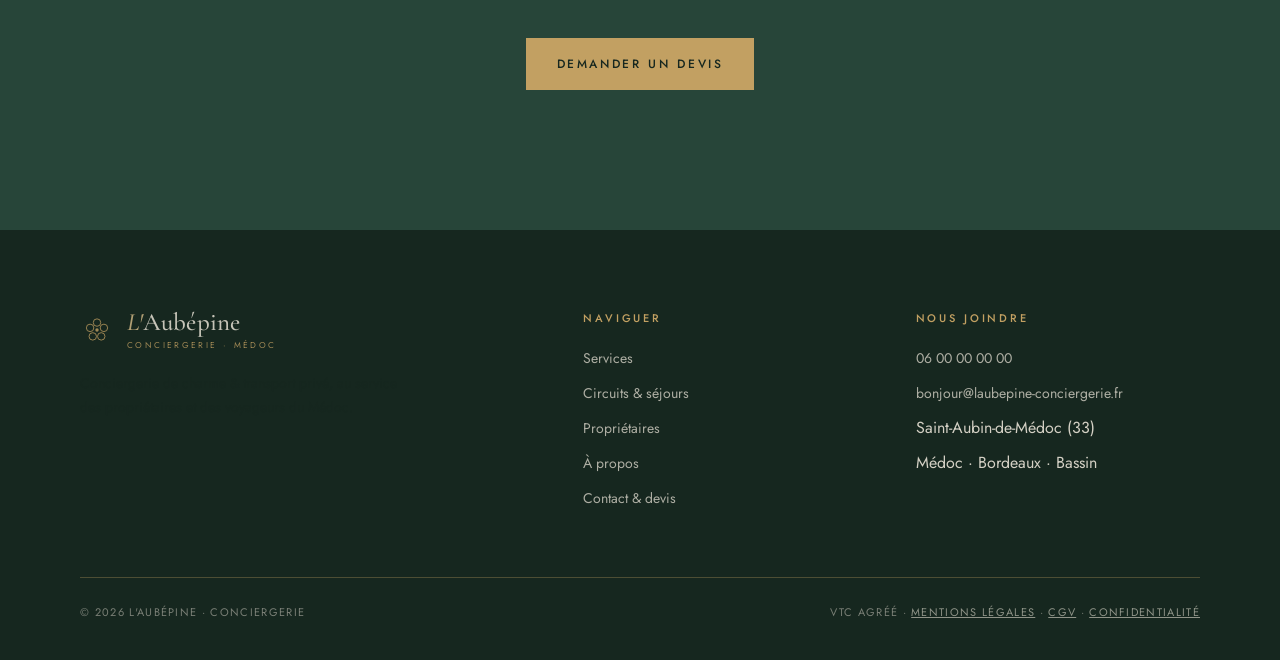
==== commit fb600063: "Add files via upload" ====
--- a/index.html
+++ b/index.html
@@ -66,7 +66,7 @@
 
   <!-- bandeau image -->
   <div class="ph illus" data-label="Photo lifestyle · demeure médocaine au crépuscule, vignes en arrière-plan"
-       style="background-image:url('img/manoir.svg');background-size:cover;background-position:center;background-repeat:no-repeat;height:clamp(280px,42vh,460px); margin-top:clamp(56px,8vh,96px); border-left:0; border-right:0; border-bottom:0;"></div>
+       style="background-image:url('img/manoir.jpg');background-size:cover;background-position:center;background-repeat:no-repeat;height:clamp(280px,42vh,460px); margin-top:clamp(56px,8vh,96px); border-left:0; border-right:0; border-bottom:0;"></div>
 </section>
 
 <!-- ====================== MANIFESTE ====================== -->
@@ -158,7 +158,7 @@
     </div>
     <div class="cards">
       <article class="card">
-        <div class="ph light illus" data-label="Photo · château & rangs de vigne, Médoc" style="background-image:url('img/chateau.svg');background-size:cover;background-position:center;background-repeat:no-repeat;"></div>
+        <div class="ph light illus" data-label="Photo · château & rangs de vigne, Médoc" style="background-image:url('img/chateau.jpg');background-size:cover;background-position:center;background-repeat:no-repeat;"></div>
         <div class="card-body">
           <p class="meta">Une journée · Chauffeur privé</p>
           <h3>Route des Châteaux</h3>
@@ -166,7 +166,7 @@
         </div>
       </article>
       <article class="card">
-        <div class="ph light illus" data-label="Photo · plage & océan, Lacanau" style="background-image:url('img/plage.svg');background-size:cover;background-position:center;background-repeat:no-repeat;"></div>
+        <div class="ph light illus" data-label="Photo · plage & océan, Lacanau" style="background-image:url('img/plage.jpg');background-size:cover;background-position:center;background-repeat:no-repeat;"></div>
         <div class="card-body">
           <p class="meta">Demi-journée · Littoral</p>
           <h3>Océan & Pinède</h3>
@@ -174,7 +174,7 @@
         </div>
       </article>
       <article class="card">
-        <div class="ph light illus" data-label="Photo · quais & façades, Bordeaux" style="background-image:url('img/bordeaux.svg');background-size:cover;background-position:center;background-repeat:no-repeat;"></div>
+        <div class="ph light illus" data-label="Photo · quais & façades, Bordeaux" style="background-image:url('img/bordeaux.jpg');background-size:cover;background-position:center;background-repeat:no-repeat;"></div>
         <div class="card-body">
           <p class="meta">Soirée · Bordeaux</p>
           <h3>Bordeaux, le soir</h3>
@@ -187,7 +187,7 @@
 
 <!-- ====================== TRANSPORT / HÔTE ====================== -->
 <section class="dark" style="display:grid; grid-template-columns:1fr 1fr;">
-  <div class="ph illus" data-label="Photo · berline & chauffeur, route du Médoc" style="background-image:url('img/berline.svg');background-size:cover;background-position:center;background-repeat:no-repeat;min-height:440px; border:0;"></div>
+  <div class="ph illus" data-label="Photo · berline & chauffeur, route du Médoc" style="background-image:url('img/berline.jpg');background-size:cover;background-position:center;background-repeat:no-repeat;min-height:440px; border:0;"></div>
   <div style="padding:clamp(56px,8vw,96px) clamp(40px,6vw,80px); display:flex; flex-direction:column; justify-content:center;">
     <p class="eyebrow">Transport privé</p>
     <h2 class="display" style="font-size:clamp(30px,3.8vw,46px); margin:16px 0 18px; color:var(--cream);">Un chauffeur professionnel, pas un simple trajet</h2>
